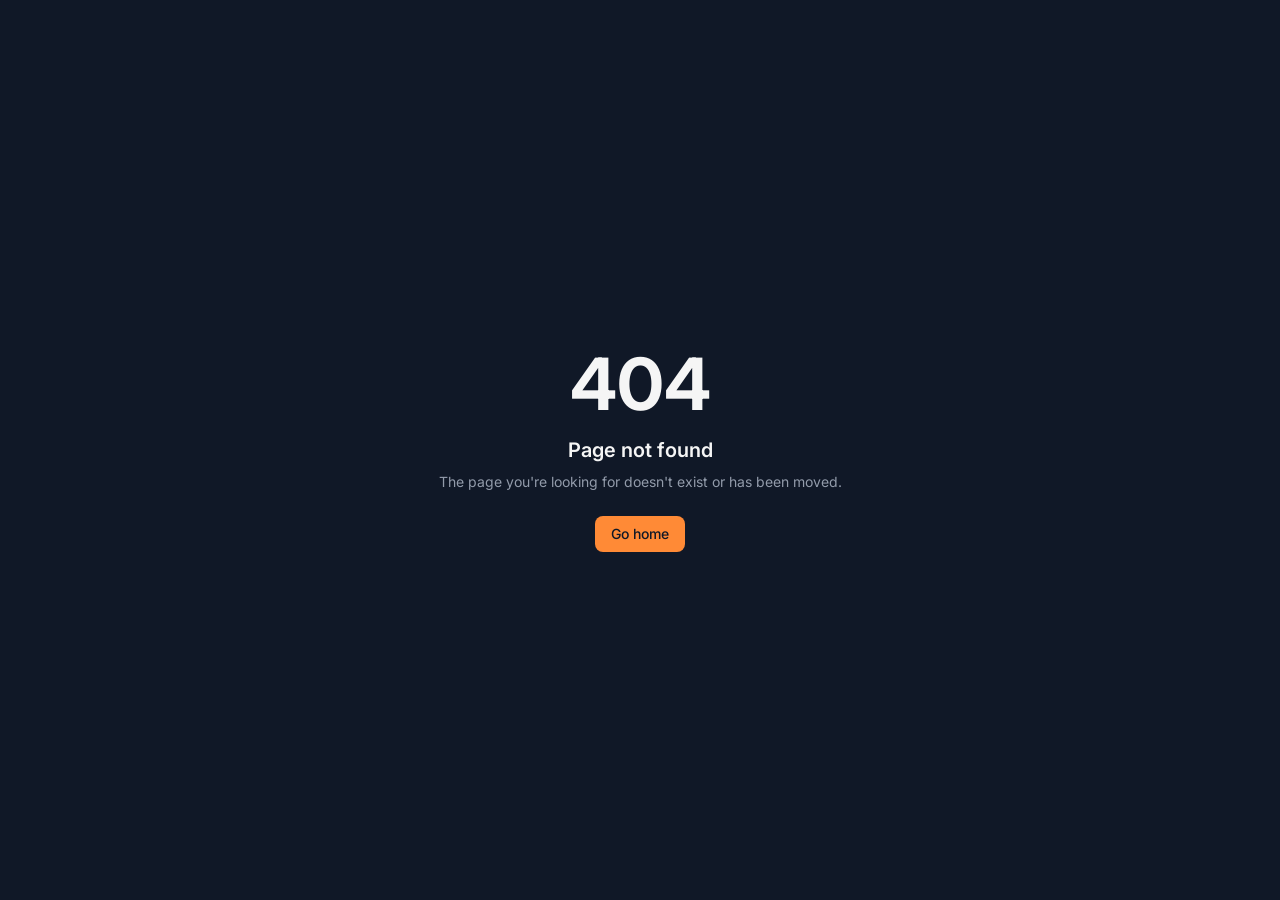
==== index.html @ de1757be "Initial commit before redesign" ====
<!DOCTYPE html><html lang="en"><head><meta charSet="utf-8"/><meta name="viewport" content="width=device-width, initial-scale=1"/><link rel="preload" as="image" href="/frames/frame_00000.jpg"/><link rel="preload" as="image" href="/frames/frame_00047.jpg"/><link rel="preload" as="image" href="/frames/frame_00095.jpg"/><link rel="preload" as="image" href="/frames/frame_00145.jpg"/><link rel="stylesheet" href="https://fonts.googleapis.com/css2?family=Barlow+Condensed:wght@300;400;500;600;700&amp;family=DM+Sans:wght@400;500;600;700&amp;display=swap" data-precedence="default"/><link rel="stylesheet" href="/assets/styles-B4oOrcIt.css" data-precedence="default"/><title>Syed Shoaib — Web Design &amp; Development</title><meta name="author" content="Syed Shoaib"/><meta name="description" content="Selected web design and development work by Syed Shoaib. Thoughtful websites designed to turn visitors into clients."/><meta property="og:title" content="Syed Shoaib — Web Design &amp; Development"/><meta property="og:description" content="Thoughtful design. Intentional development. Explore the portfolio of Syed Shoaib."/><meta property="og:type" content="website"/><meta name="twitter:card" content="summary_large_image"/><link rel="modulepreload" href="/assets/index-VJMPRo_7.js"/><link rel="modulepreload" href="/assets/routes-CCh7dhDy.js"/><link rel="preconnect" href="https://fonts.googleapis.com"/><link rel="preconnect" href="https://fonts.gstatic.com" crossorigin="anonymous"/><link rel="icon" href="/favicon.ico" type="image/x-icon"/>
<style>
#portfolio-name,
#portfolio-name .name-period {
		color: #000;
	}

	.hero-introduction {
		align-self: flex-start;
		text-align: left;
	}

	#portfolio-name {
		font-family: "DM Sans", sans-serif;
		font-weight: 500;
		font-size: clamp(2.5rem, 7.5vw, 6rem);
		line-height: 1;
		text-align: left;
		white-space: nowrap;
		width: max-content;
		max-width: 100%;
		mix-blend-mode: multiply;
		opacity: 0.82;
		text-shadow: none;
	}

	.portfolio-header {
		padding: 24px clamp(20px, 5vw, 72px);
	}

	.wordmark {
		font-family: "DM Sans", sans-serif;
		font-weight: 700;
		letter-spacing: -0.06em;
	}

	.portfolio-nav {
		border: 1px solid rgba(255, 255, 255, 0.14);
		border-radius: 999px;
		background: rgba(14, 14, 14, 0.3);
		backdrop-filter: blur(18px);
		-webkit-backdrop-filter: blur(18px);
		padding: 5px;
	}

	.portfolio-nav button {
		color: rgba(255, 255, 255, 0.72);
		padding-inline: 14px;
		transition: color 180ms ease, background-color 180ms ease;
	}

	.portfolio-nav button:hover {
		color: #fff;
	}

	.portfolio-nav .nav-active {
		background: rgba(255, 255, 255, 0.92);
		color: #111;
	}

	.portfolio-hero {
		padding-top: clamp(42px, 6vh, 72px);
		padding-bottom: clamp(32px, 5vh, 64px);
	}

	.hero-introduction {
		max-width: 760px;
	}

	.hero-greeting {
		display: flex;
		align-items: center;
		gap: 9px;
		margin-bottom: 14px;
		color: rgba(10, 10, 10, 0.72);
		font-family: "DM Sans", sans-serif;
		font-size: 11px;
		font-weight: 600;
		letter-spacing: 0.13em;
		text-transform: uppercase;
	}

	.hero-greeting::before {
		width: 7px;
		height: 7px;
		flex: 0 0 7px;
		border-radius: 50%;
		background: #f47735;
		box-shadow: 0 0 14px rgba(244, 119, 53, 0.65);
		content: "";
	}

	.hero-greeting::after {
		margin-left: 4px;
		border: 1px solid rgba(10, 10, 10, 0.16);
		border-radius: 999px;
		background: rgba(255, 255, 255, 0.16);
		padding: 6px 10px;
		content: "AI ENGINEER \00b7 WEB DEVELOPER";
		font-size: 9px;
		letter-spacing: 0.12em;
		white-space: nowrap;
	}

	#portfolio-name {
		font-size: clamp(3.25rem, 9vw, 7rem);
		font-weight: 600;
		letter-spacing: -0.075em;
		line-height: 0.94;
	}

	.hero-bottom {
		gap: clamp(28px, 5vw, 72px);
	}

	.eyebrow {
		color: rgba(255, 255, 255, 0.74);
		font-size: 10px;
		font-weight: 600;
		letter-spacing: 0.14em;
		text-transform: uppercase;
	}

	.status-dot {
		width: 6px;
		height: 6px;
		box-shadow: 0 0 12px rgba(244, 119, 53, 0.8);
	}

	.hero-offer h2 {
		max-width: 610px;
		font-family: "DM Sans", sans-serif;
		font-size: clamp(2rem, 3.8vw, 3.25rem);
		font-weight: 500;
		letter-spacing: -0.055em;
		line-height: 1.08;
		text-wrap: balance;
	}

	.action-row {
		gap: 11px;
	}

	.project-cta,
	.work-cta {
		min-height: 46px;
		border-radius: 999px;
		padding-inline: 18px;
		font-size: 12px;
	}

	.project-cta {
		box-shadow: 0 10px 28px rgba(0, 0, 0, 0.18);
	}

	.work-cta {
		border: 1px solid rgba(255, 255, 255, 0.24);
		background: rgba(255, 255, 255, 0.06);
		backdrop-filter: blur(12px);
		-webkit-backdrop-filter: blur(12px);
	}

	.trust-panel {
		width: 258px;
		border: 1px solid rgba(255, 255, 255, 0.18);
		border-radius: 18px;
		background: rgba(14, 14, 14, 0.56);
		padding: 20px;
		box-shadow: 0 24px 70px rgba(0, 0, 0, 0.22);
		backdrop-filter: blur(18px);
		-webkit-backdrop-filter: blur(18px);
	}

	.trust-panel p {
		font-size: 11px;
		line-height: 1.6;
	}

	.trust-tags span {
		border-radius: 999px;
		background: rgba(255, 255, 255, 0.07);
		padding: 5px 9px;
		font-size: 9px;
	}

	@media (max-width: 640px) {
		.portfolio-header {
			padding: 20px;
		}

		.portfolio-hero {
			padding-top: 40px;
			padding-bottom: 28px;
		}

		.hero-greeting {
			flex-wrap: wrap;
			row-gap: 8px;
			font-size: 10px;
		}

		.hero-greeting::after {
			font-size: 8px;
		}

		#portfolio-name {
			font-size: clamp(3rem, 13vw, 5rem);
			letter-spacing: -0.07em;
		}

		.hero-bottom {
			gap: 24px;
		}

		.trust-panel {
			width: min(100%, 258px);
		}
	}
</style>
<link rel="preconnect" href="https://fonts.googleapis.com">
<link rel="preconnect" href="https://fonts.gstatic.com" crossorigin>
<link href="https://fonts.googleapis.com/css2?family=Inter:wght@400;500;600;700&family=Sora:wght@400;500;600;700;800&display=swap" rel="stylesheet">
<link rel="stylesheet" href="/portfolio-theme.css?v=ai-portfolio-20261117">
<meta name="twitter:title" content="Syed Shoaib — Web Design &amp;amp; Development"><meta name="twitter:description" content="Thoughtful design. Intentional development. Explore the portfolio of Syed Shoaib."><meta property="og:image" content="https://pub-bb2e103a32db4e198524a2e9ed8f35b4.r2.dev/lovp_5w4pd5sx818swvrg5jnjb4hka1/7710fc4b69a8dfb6449924d9f12de90a_1794672866988.png"><meta name="twitter:image" content="https://pub-bb2e103a32db4e198524a2e9ed8f35b4.r2.dev/lovp_5w4pd5sx818swvrg5jnjb4hka1/7710fc4b69a8dfb6449924d9f12de90a_1794672866988.png"></head><body><!--$--><main class="portfolio-page"><div class="sequence-background" aria-hidden="true"><canvas></canvas><div class="sequence-shade"></div></div><div class="portfolio-content"><header class="portfolio-header"><button class="inline-flex items-center justify-center gap-2 whitespace-nowrap rounded-md text-sm font-medium cursor-pointer transition-colors focus-visible:outline-none focus-visible:ring-1 focus-visible:ring-ring disabled:pointer-events-none disabled:opacity-50 disabled:cursor-not-allowed [&amp;_svg]:pointer-events-none [&amp;_svg]:size-4 [&amp;_svg]:shrink-0 hover:bg-accent hover:text-accent-foreground h-9 px-4 py-2 wordmark" aria-label="Back to top">SHOAIB<span>WEB</span></button><nav class="portfolio-nav " aria-label="Main navigation"><button class="inline-flex items-center justify-center gap-2 whitespace-nowrap rounded-md text-sm font-medium cursor-pointer transition-colors focus-visible:outline-none focus-visible:ring-1 focus-visible:ring-ring disabled:pointer-events-none disabled:opacity-50 disabled:cursor-not-allowed [&amp;_svg]:pointer-events-none [&amp;_svg]:size-4 [&amp;_svg]:shrink-0 hover:bg-accent hover:text-accent-foreground h-9 px-4 py-2 nav-active">About</button><button class="inline-flex items-center justify-center gap-2 whitespace-nowrap rounded-md text-sm font-medium cursor-pointer transition-colors focus-visible:outline-none focus-visible:ring-1 focus-visible:ring-ring disabled:pointer-events-none disabled:opacity-50 disabled:cursor-not-allowed [&amp;_svg]:pointer-events-none [&amp;_svg]:size-4 [&amp;_svg]:shrink-0 hover:bg-accent hover:text-accent-foreground h-9 px-4 py-2">Projects</button><button class="inline-flex items-center justify-center gap-2 whitespace-nowrap rounded-md text-sm font-medium cursor-pointer transition-colors focus-visible:outline-none focus-visible:ring-1 focus-visible:ring-ring disabled:pointer-events-none disabled:opacity-50 disabled:cursor-not-allowed [&amp;_svg]:pointer-events-none [&amp;_svg]:size-4 [&amp;_svg]:shrink-0 hover:bg-accent hover:text-accent-foreground h-9 px-4 py-2">Services</button><button class="inline-flex items-center justify-center gap-2 whitespace-nowrap rounded-md text-sm font-medium cursor-pointer transition-colors focus-visible:outline-none focus-visible:ring-1 focus-visible:ring-ring disabled:pointer-events-none disabled:opacity-50 disabled:cursor-not-allowed [&amp;_svg]:pointer-events-none [&amp;_svg]:size-4 [&amp;_svg]:shrink-0 hover:bg-accent hover:text-accent-foreground h-9 px-4 py-2">Testimonials</button><button class="inline-flex items-center justify-center gap-2 whitespace-nowrap rounded-md text-sm font-medium cursor-pointer transition-colors focus-visible:outline-none focus-visible:ring-1 focus-visible:ring-ring disabled:pointer-events-none disabled:opacity-50 disabled:cursor-not-allowed [&amp;_svg]:pointer-events-none [&amp;_svg]:size-4 [&amp;_svg]:shrink-0 hover:bg-accent hover:text-accent-foreground h-9 px-4 py-2">Contact</button></nav><button class="inline-flex items-center justify-center gap-2 whitespace-nowrap rounded-md text-sm font-medium cursor-pointer transition-colors focus-visible:outline-none focus-visible:ring-1 focus-visible:ring-ring disabled:pointer-events-none disabled:opacity-50 disabled:cursor-not-allowed [&amp;_svg]:pointer-events-none [&amp;_svg]:size-4 [&amp;_svg]:shrink-0 bg-primary text-primary-foreground shadow hover:bg-primary/90 h-9 px-4 py-2 project-cta header-cta">Start a Project <span class="cta-arrow"><svg xmlns="http://www.w3.org/2000/svg" width="24" height="24" viewBox="0 0 24 24" fill="none" stroke="currentColor" stroke-width="2" stroke-linecap="round" stroke-linejoin="round" class="lucide lucide-arrow-up-right" aria-hidden="true"><path d="M7 7h10v10"></path><path d="M7 17 17 7"></path></svg></span></button><button class="inline-flex items-center justify-center gap-2 whitespace-nowrap rounded-md text-sm font-medium cursor-pointer transition-colors focus-visible:outline-none focus-visible:ring-1 focus-visible:ring-ring disabled:pointer-events-none disabled:opacity-50 disabled:cursor-not-allowed [&amp;_svg]:pointer-events-none [&amp;_svg]:size-4 [&amp;_svg]:shrink-0 hover:bg-accent hover:text-accent-foreground h-9 w-9 menu-toggle" aria-label="Open menu" aria-expanded="false"><svg xmlns="http://www.w3.org/2000/svg" width="24" height="24" viewBox="0 0 24 24" fill="none" stroke="currentColor" stroke-width="2" stroke-linecap="round" stroke-linejoin="round" class="lucide lucide-menu" aria-hidden="true"><path d="M4 5h16"></path><path d="M4 12h16"></path><path d="M4 19h16"></path></svg></button></header><section class="portfolio-hero" aria-labelledby="portfolio-name"><div class="hero-introduction"><p class="hero-greeting">Hi, I am</p><h1 id="portfolio-name">Syed Shoaib<span class="name-period">.</span></h1></div><div class="hero-bottom"><div class="hero-offer"><p class="eyebrow"><span class="status-dot"></span>Trusted by 200+ clients</p><h2>Websites that turn<br/>visitors into clients</h2><div class="action-row"><button class="inline-flex items-center justify-center gap-2 whitespace-nowrap rounded-md text-sm font-medium cursor-pointer transition-colors focus-visible:outline-none focus-visible:ring-1 focus-visible:ring-ring disabled:pointer-events-none disabled:opacity-50 disabled:cursor-not-allowed [&amp;_svg]:pointer-events-none [&amp;_svg]:size-4 [&amp;_svg]:shrink-0 bg-primary text-primary-foreground shadow hover:bg-primary/90 h-9 px-4 py-2 project-cta">Start a Project <span class="cta-arrow"><svg xmlns="http://www.w3.org/2000/svg" width="24" height="24" viewBox="0 0 24 24" fill="none" stroke="currentColor" stroke-width="2" stroke-linecap="round" stroke-linejoin="round" class="lucide lucide-arrow-up-right" aria-hidden="true"><path d="M7 7h10v10"></path><path d="M7 17 17 7"></path></svg></span></button><button class="inline-flex items-center justify-center gap-2 whitespace-nowrap rounded-md text-sm font-medium cursor-pointer transition-colors focus-visible:outline-none focus-visible:ring-1 focus-visible:ring-ring disabled:pointer-events-none disabled:opacity-50 disabled:cursor-not-allowed [&amp;_svg]:pointer-events-none [&amp;_svg]:size-4 [&amp;_svg]:shrink-0 hover:bg-accent hover:text-accent-foreground h-9 px-4 py-2 work-cta">View My Work <svg xmlns="http://www.w3.org/2000/svg" width="24" height="24" viewBox="0 0 24 24" fill="none" stroke="currentColor" stroke-width="2" stroke-linecap="round" stroke-linejoin="round" class="lucide lucide-arrow-down-right" aria-hidden="true"><path d="m7 7 10 10"></path><path d="M17 7v10H7"></path></svg></button></div></div><div class="trust-panel" id="trust"><div class="trust-top"><div class="client-avatars"><img src="/frames/frame_00000.jpg" alt="" class="avatar avatar-0"/><img src="/frames/frame_00047.jpg" alt="" class="avatar avatar-1"/><img src="/frames/frame_00095.jpg" alt="" class="avatar avatar-2"/><img src="/frames/frame_00145.jpg" alt="" class="avatar avatar-3"/></div><span class="trust-arrow"><svg xmlns="http://www.w3.org/2000/svg" width="24" height="24" viewBox="0 0 24 24" fill="none" stroke="currentColor" stroke-width="2" stroke-linecap="round" stroke-linejoin="round" class="lucide lucide-arrow-up-right" aria-hidden="true"><path d="M7 7h10v10"></path><path d="M7 17 17 7"></path></svg></span></div><p><strong>99.6% of my clients are satisfied</strong><br/>— Be one of them today.</p><div class="trust-tags"><span>Free Consultation</span><span>24h Response</span></div></div></div></section><div class="stats-strip" aria-label="Experience and results"><div class="stats-track"><div class="stats-group" aria-hidden="false"><span>6 YEARS EXPERIENCE<svg xmlns="http://www.w3.org/2000/svg" width="24" height="24" viewBox="0 0 24 24" fill="none" stroke="currentColor" stroke-width="2" stroke-linecap="round" stroke-linejoin="round" class="lucide lucide-sparkle" aria-hidden="true"><path d="M11.017 2.814a1 1 0 0 1 1.966 0l1.051 5.558a2 2 0 0 0 1.594 1.594l5.558 1.051a1 1 0 0 1 0 1.966l-5.558 1.051a2 2 0 0 0-1.594 1.594l-1.051 5.558a1 1 0 0 1-1.966 0l-1.051-5.558a2 2 0 0 0-1.594-1.594l-5.558-1.051a1 1 0 0 1 0-1.966l5.558-1.051a2 2 0 0 0 1.594-1.594z"></path></svg></span><span>299+ DELIVERIES<svg xmlns="http://www.w3.org/2000/svg" width="24" height="24" viewBox="0 0 24 24" fill="none" stroke="currentColor" stroke-width="2" stroke-linecap="round" stroke-linejoin="round" class="lucide lucide-sparkle" aria-hidden="true"><path d="M11.017 2.814a1 1 0 0 1 1.966 0l1.051 5.558a2 2 0 0 0 1.594 1.594l5.558 1.051a1 1 0 0 1 0 1.966l-5.558 1.051a2 2 0 0 0-1.594 1.594l-1.051 5.558a1 1 0 0 1-1.966 0l-1.051-5.558a2 2 0 0 0-1.594-1.594l-5.558-1.051a1 1 0 0 1 0-1.966l5.558-1.051a2 2 0 0 0 1.594-1.594z"></path></svg></span><span>99% POSITIVE REVIEWS<svg xmlns="http://www.w3.org/2000/svg" width="24" height="24" viewBox="0 0 24 24" fill="none" stroke="currentColor" stroke-width="2" stroke-linecap="round" stroke-linejoin="round" class="lucide lucide-sparkle" aria-hidden="true"><path d="M11.017 2.814a1 1 0 0 1 1.966 0l1.051 5.558a2 2 0 0 0 1.594 1.594l5.558 1.051a1 1 0 0 1 0 1.966l-5.558 1.051a2 2 0 0 0-1.594 1.594l-1.051 5.558a1 1 0 0 1-1.966 0l-1.051-5.558a2 2 0 0 0-1.594-1.594l-5.558-1.051a1 1 0 0 1 0-1.966l5.558-1.051a2 2 0 0 0 1.594-1.594z"></path></svg></span></div><div class="stats-group" aria-hidden="true"><span>6 YEARS EXPERIENCE<svg xmlns="http://www.w3.org/2000/svg" width="24" height="24" viewBox="0 0 24 24" fill="none" stroke="currentColor" stroke-width="2" stroke-linecap="round" stroke-linejoin="round" class="lucide lucide-sparkle" aria-hidden="true"><path d="M11.017 2.814a1 1 0 0 1 1.966 0l1.051 5.558a2 2 0 0 0 1.594 1.594l5.558 1.051a1 1 0 0 1 0 1.966l-5.558 1.051a2 2 0 0 0-1.594 1.594l-1.051 5.558a1 1 0 0 1-1.966 0l-1.051-5.558a2 2 0 0 0-1.594-1.594l-5.558-1.051a1 1 0 0 1 0-1.966l5.558-1.051a2 2 0 0 0 1.594-1.594z"></path></svg></span><span>299+ DELIVERIES<svg xmlns="http://www.w3.org/2000/svg" width="24" height="24" viewBox="0 0 24 24" fill="none" stroke="currentColor" stroke-width="2" stroke-linecap="round" stroke-linejoin="round" class="lucide lucide-sparkle" aria-hidden="true"><path d="M11.017 2.814a1 1 0 0 1 1.966 0l1.051 5.558a2 2 0 0 0 1.594 1.594l5.558 1.051a1 1 0 0 1 0 1.966l-5.558 1.051a2 2 0 0 0-1.594 1.594l-1.051 5.558a1 1 0 0 1-1.966 0l-1.051-5.558a2 2 0 0 0-1.594-1.594l-5.558-1.051a1 1 0 0 1 0-1.966l5.558-1.051a2 2 0 0 0 1.594-1.594z"></path></svg></span><span>99% POSITIVE REVIEWS<svg xmlns="http://www.w3.org/2000/svg" width="24" height="24" viewBox="0 0 24 24" fill="none" stroke="currentColor" stroke-width="2" stroke-linecap="round" stroke-linejoin="round" class="lucide lucide-sparkle" aria-hidden="true"><path d="M11.017 2.814a1 1 0 0 1 1.966 0l1.051 5.558a2 2 0 0 0 1.594 1.594l5.558 1.051a1 1 0 0 1 0 1.966l-5.558 1.051a2 2 0 0 0-1.594 1.594l-1.051 5.558a1 1 0 0 1-1.966 0l-1.051-5.558a2 2 0 0 0-1.594-1.594l-5.558-1.051a1 1 0 0 1 0-1.966l5.558-1.051a2 2 0 0 0 1.594-1.594z"></path></svg></span></div></div></div><section id="about" class="about-section content-width"><p class="section-label"><span></span>About Me</p><div class="about-copy"><p>Hey there, I’m Syed Shoaib — a web developer and UI/UX designer. I bridge the gap between aesthetic brilliance and technical precision. I don’t just build sites that look expensive; I build systems designed to scale your business and dominate your niche.</p><div class="action-row"><button class="inline-flex items-center justify-center gap-2 whitespace-nowrap rounded-md text-sm font-medium cursor-pointer transition-colors focus-visible:outline-none focus-visible:ring-1 focus-visible:ring-ring disabled:pointer-events-none disabled:opacity-50 disabled:cursor-not-allowed [&amp;_svg]:pointer-events-none [&amp;_svg]:size-4 [&amp;_svg]:shrink-0 bg-primary text-primary-foreground shadow hover:bg-primary/90 h-9 px-4 py-2 project-cta">Start a Project <span class="cta-arrow"><svg xmlns="http://www.w3.org/2000/svg" width="24" height="24" viewBox="0 0 24 24" fill="none" stroke="currentColor" stroke-width="2" stroke-linecap="round" stroke-linejoin="round" class="lucide lucide-arrow-up-right" aria-hidden="true"><path d="M7 7h10v10"></path><path d="M7 17 17 7"></path></svg></span></button><button class="inline-flex items-center justify-center gap-2 whitespace-nowrap rounded-md text-sm font-medium cursor-pointer transition-colors focus-visible:outline-none focus-visible:ring-1 focus-visible:ring-ring disabled:pointer-events-none disabled:opacity-50 disabled:cursor-not-allowed [&amp;_svg]:pointer-events-none [&amp;_svg]:size-4 [&amp;_svg]:shrink-0 hover:bg-accent hover:text-accent-foreground h-9 px-4 py-2 work-cta">View My Work <svg xmlns="http://www.w3.org/2000/svg" width="24" height="24" viewBox="0 0 24 24" fill="none" stroke="currentColor" stroke-width="2" stroke-linecap="round" stroke-linejoin="round" class="lucide lucide-arrow-down-right" aria-hidden="true"><path d="m7 7 10 10"></path><path d="M17 7v10H7"></path></svg></button></div></div></section><div class="client-wordmarks content-width" aria-label="Client brands"><span class="client-listex">listex<sup>®</sup></span><span class="client-dixie">◉ DIXIE<br/>   DOWNS</span><span class="client-rogue">rogue<span class="text-primary">.</span></span><span class="client-perfect">Perfect<small>PRODUCTIONS</small></span><span class="client-pet">♧ CO.PET</span><span class="client-travo">Travo</span></div><section id="projects" class="projects-section content-width"><div class="project-column"><article class="project-item"><button class="inline-flex items-center justify-center gap-2 whitespace-nowrap rounded-md text-sm font-medium cursor-pointer transition-colors focus-visible:outline-none focus-visible:ring-1 focus-visible:ring-ring disabled:pointer-events-none disabled:opacity-50 disabled:cursor-not-allowed [&amp;_svg]:pointer-events-none [&amp;_svg]:size-4 [&amp;_svg]:shrink-0 hover:bg-accent hover:text-accent-foreground h-9 px-4 py-2 project-image-button" aria-label="View Lawyer Alexander’s Landing Page"><img src="/assets/project-alexander-BZAh2h-f.jpg" alt="Lawyer Alexander’s Landing Page" width="1024" height="768" loading="lazy"/><span class="project-open"><svg xmlns="http://www.w3.org/2000/svg" width="24" height="24" viewBox="0 0 24 24" fill="none" stroke="currentColor" stroke-width="2" stroke-linecap="round" stroke-linejoin="round" class="lucide lucide-arrow-up-right" aria-hidden="true"><path d="M7 7h10v10"></path><path d="M7 17 17 7"></path></svg></span></button><h3>Lawyer Alexander’s Landing Page</h3><p>Designed to turn visitors into consultation bookings.</p><span class="project-category">Web Design</span></article><article class="project-item"><button class="inline-flex items-center justify-center gap-2 whitespace-nowrap rounded-md text-sm font-medium cursor-pointer transition-colors focus-visible:outline-none focus-visible:ring-1 focus-visible:ring-ring disabled:pointer-events-none disabled:opacity-50 disabled:cursor-not-allowed [&amp;_svg]:pointer-events-none [&amp;_svg]:size-4 [&amp;_svg]:shrink-0 hover:bg-accent hover:text-accent-foreground h-9 px-4 py-2 project-image-button" aria-label="View Hebrew Marketing Agency’s Website"><img src="/assets/project-hebrew-BtZx55qZ.jpg" alt="Hebrew Marketing Agency’s Website" width="1024" height="768" loading="lazy"/><span class="project-open"><svg xmlns="http://www.w3.org/2000/svg" width="24" height="24" viewBox="0 0 24 24" fill="none" stroke="currentColor" stroke-width="2" stroke-linecap="round" stroke-linejoin="round" class="lucide lucide-arrow-up-right" aria-hidden="true"><path d="M7 7h10v10"></path><path d="M7 17 17 7"></path></svg></span></button><h3>Hebrew Marketing Agency’s Website</h3><p>Showcases services and attracts new business clients.</p><span class="project-category">Web Development</span></article><div class="detail-note"><h2>I strive to pay attention<br/>to the smallest details<span class="text-primary">.</span></h2><p>Thoughtful design. Intentional development.<br/>A better experience, from the first click.</p></div></div><div class="project-column second-column"><div class="projects-heading"><p class="section-label"><span></span>Some Recent Projects</p><h2>Selected Work That<br/>Delivers Results</h2></div><article class="project-item"><button class="inline-flex items-center justify-center gap-2 whitespace-nowrap rounded-md text-sm font-medium cursor-pointer transition-colors focus-visible:outline-none focus-visible:ring-1 focus-visible:ring-ring disabled:pointer-events-none disabled:opacity-50 disabled:cursor-not-allowed [&amp;_svg]:pointer-events-none [&amp;_svg]:size-4 [&amp;_svg]:shrink-0 hover:bg-accent hover:text-accent-foreground h-9 px-4 py-2 project-image-button" aria-label="View KeyPharma Company’s Travo Product Website"><img src="/assets/project-travo-CQEMMAMQ.jpg" alt="KeyPharma Company’s Travo Product Website" width="1024" height="768" loading="lazy"/><span class="project-open"><svg xmlns="http://www.w3.org/2000/svg" width="24" height="24" viewBox="0 0 24 24" fill="none" stroke="currentColor" stroke-width="2" stroke-linecap="round" stroke-linejoin="round" class="lucide lucide-arrow-up-right" aria-hidden="true"><path d="M7 7h10v10"></path><path d="M7 17 17 7"></path></svg></span></button><h3>KeyPharma Company’s Travo Product Website</h3><p>Built to guide customers from discovery to purchase.</p><span class="project-category">Web Development</span></article><article class="project-item"><button class="inline-flex items-center justify-center gap-2 whitespace-nowrap rounded-md text-sm font-medium cursor-pointer transition-colors focus-visible:outline-none focus-visible:ring-1 focus-visible:ring-ring disabled:pointer-events-none disabled:opacity-50 disabled:cursor-not-allowed [&amp;_svg]:pointer-events-none [&amp;_svg]:size-4 [&amp;_svg]:shrink-0 hover:bg-accent hover:text-accent-foreground h-9 px-4 py-2 project-image-button" aria-label="View Robert’s Legal Landing Page"><img src="/assets/project-robert-BUo8hCBi.jpg" alt="Robert’s Legal Landing Page" width="1024" height="768" loading="lazy"/><span class="project-open"><svg xmlns="http://www.w3.org/2000/svg" width="24" height="24" viewBox="0 0 24 24" fill="none" stroke="currentColor" stroke-width="2" stroke-linecap="round" stroke-linejoin="round" class="lucide lucide-arrow-up-right" aria-hidden="true"><path d="M7 7h10v10"></path><path d="M7 17 17 7"></path></svg></span></button><h3>Robert’s Legal Landing Page</h3><p>Converts first-time visitors into legal leads.</p><span class="project-category">Web Design</span></article></div></section><footer class="portfolio-footer content-width"><span class="wordmark">SHOAIBWEB</span><button class="inline-flex items-center justify-center gap-2 whitespace-nowrap rounded-md text-sm font-medium cursor-pointer transition-colors focus-visible:outline-none focus-visible:ring-1 focus-visible:ring-ring disabled:pointer-events-none disabled:opacity-50 disabled:cursor-not-allowed [&amp;_svg]:pointer-events-none [&amp;_svg]:size-4 [&amp;_svg]:shrink-0 hover:bg-accent hover:text-accent-foreground h-9 px-4 py-2">Let’s create something great <svg xmlns="http://www.w3.org/2000/svg" width="24" height="24" viewBox="0 0 24 24" fill="none" stroke="currentColor" stroke-width="2" stroke-linecap="round" stroke-linejoin="round" class="lucide lucide-arrow-up-right" aria-hidden="true"><path d="M7 7h10v10"></path><path d="M7 17 17 7"></path></svg></button><span>© <!-- -->2026<!-- --> Syed Shoaib</span></footer></div></main><script>(function(a,f){let l;try{l=JSON.parse(sessionStorage.getItem(a)||"{}")}catch{return}const n=l?.[f||history.state?.__TSR_key];let c=!1;for(const t in n){const e=n[t],o=e?.scrollX,s=e?.scrollY;if(Number.isFinite(o)&&Number.isFinite(s)){if(t==="window")scrollTo(o,s),c=!0;else if(t)try{const r=document.querySelector(t);r&&(r.scrollLeft=o,r.scrollTop=s)}catch{}}}if(c)return;const i=location.hash.slice(1);if(i){const t=history.state?.__hashScrollIntoViewOptions??!0;if(t){const e=document.getElementById(i);e&&e.scrollIntoView(t)}return}scrollTo(0,0)})("tsr-scroll-restoration-v1_3");document.currentScript.remove()</script><!--/$--><script data-tsr-stream-part="">(self.$R=self.$R||{})["tsr"]=[];self.$_TSR={h(){this.hydrated=!0,this.c()},e(){this.streamEnded=!0,this.c()},c(){this.hydrated&&this.streamEnded&&(delete self.$_TSR,delete self.$R.tsr)},p(e){this.initialized?e():this.buffer.push(e)},buffer:[]};$_TSR.router=($R=>$R[0]={manifest:$R[1]={routes:$R[2]={__root__:$R[3]={preloads:$R[4]=["/assets/index-VJMPRo_7.js"],scripts:$R[5]=[$R[6]={attrs:$R[7]={type:"module",async:!0,src:"/assets/index-VJMPRo_7.js"}}]},"/":$R[8]={preloads:$R[9]=["/assets/routes-CCh7dhDy.js"]}}},matches:$R[10]=[$R[11]={i:"__root__ ",u:1794674148160,s:"success",ssr:!0},$R[12]={i:"  ",u:1794674148160,s:"success",ssr:!0}]})($R["tsr"]);$_TSR.e();{let s=document.currentScript,p;while((p=s.previousElementSibling)&&p.hasAttribute('data-tsr-stream-part'))p.remove();s.remove()}</script><script type="module" async="" src="/assets/index-VJMPRo_7.js"></script><script>document.currentScript.remove();/*$tsr-stream-boundary*/</script>
<script type="module" src="/social-links.js?v=20261117-fix"></script>
<script type="module" src="/testimonials.js?v=ai-portfolio-20261117"></script>
<script type="module" src="/icon-pop-up.js?v=20261117-fix"></script>
<script type="module" src="/glitter-cursor.js?v=20261117-fix"></script>
<script type="module" src="/portfolio-content.js?v=ai-portfolio-20261117"></script>
<script type="module" src="/social-links.js?v=20261117-fix"></script>
<script type="module" src="/testimonials.js?v=ai-portfolio-20261117"></script>
<script type="module" src="/icon-pop-up.js?v=20261117-fix"></script>
<script type="module" src="/glitter-cursor.js?v=20261117-fix"></script>
<script type="module" src="/portfolio-content.js?v=ai-portfolio-20261117"></script>
</body></html>
---- portfolio-theme.css ----
:root {
  --background: #101827;
  --foreground: #f5f5f5;
  --card: #17243a;
  --card-foreground: #f5f5f5;
  --popover: #17243a;
  --popover-foreground: #f5f5f5;
  --primary: #ff8a36;
  --primary-foreground: #101827;
  --secondary: #17243a;
  --secondary-foreground: #f5f5f5;
  --muted: #202c3e;
  --muted-foreground: #929baa;
  --accent: #26344a;
  --accent-foreground: #f5f5f5;
  --border: rgba(209, 219, 232, 0.14);
  --input: rgba(209, 219, 232, 0.2);
  --ring: #ff8a36;
  --sequence-top: rgba(16, 24, 39, 0.08);
  --sequence-middle: rgba(16, 24, 39, 0.18);
  --sequence-bottom: rgba(16, 24, 39, 0.96);
  --content-surface: #101827;
  --trust-surface: rgba(23, 36, 58, 0.76);
  --portfolio-shadow: 0 24px 70px rgba(0, 0, 0, 0.28);
  --font-display: "Sora", sans-serif;
  --font-sans: "Inter", sans-serif;
  --default-font-family: "Inter", sans-serif;

  color-scheme: dark;
}

html {
  scroll-behavior: smooth;
  scroll-padding-top: 24px;
  background: var(--background);
}

body {
  background: var(--background);
  color: var(--foreground);
  font-family: var(--font-sans);
}

button,
input,
textarea {
  font: inherit;
}

button {
  -webkit-tap-highlight-color: transparent;
}

:where(button, a, textarea, input):focus-visible {
  outline: 2px solid var(--primary);
  outline-offset: 4px;
}

.sequence-background {
  background: var(--background);
}

.sequence-background canvas {
  transform: translateX(8vw) scale(1.04);
  transform-origin: center;
}

.sequence-shade {
  background:
    linear-gradient(90deg, rgba(16, 24, 39, 0.55) 0%, rgba(16, 24, 39, 0.16) 58%, rgba(16, 24, 39, 0.08) 100%),
    linear-gradient(180deg, rgba(16, 24, 39, 0.12) 0%, rgba(16, 24, 39, 0.08) 34%, rgba(16, 24, 39, 0.98) 100%);
}

.portfolio-content {
  min-width: 0;
  overflow: clip;
}

.portfolio-header {
  width: min(calc(100% - 64px), 1360px);
  min-width: 0;
  margin-inline: auto;
  padding: 20px 0;
}

.wordmark {
  color: var(--foreground);
  font-family: var(--font-display);
  font-size: 25px;
  font-weight: 700;
  letter-spacing: -0.07em;
  white-space: nowrap;
}

.wordmark span {
  color: var(--primary);
}

.portfolio-nav {
  gap: 2px;
  border: 1px solid var(--border);
  border-radius: 999px;
  background: rgba(16, 24, 39, 0.62);
  padding: 5px;
  backdrop-filter: blur(18px);
  -webkit-backdrop-filter: blur(18px);
}

.portfolio-nav button {
  min-height: 36px;
  border-radius: 999px;
  color: rgba(245, 245, 245, 0.76);
  font-size: 11px;
  font-weight: 500;
  transition: color 180ms ease, background-color 180ms ease;
}

.portfolio-nav button:hover,
.portfolio-nav button:focus-visible {
  color: var(--foreground);
}

.portfolio-nav .nav-active {
  background: rgba(245, 245, 245, 0.94);
  color: var(--background);
}

.header-cta,
.project-cta {
  min-height: 44px;
  border: 1px solid rgba(255, 138, 54, 0.42);
  border-radius: 999px;
  background: var(--primary);
  color: var(--primary-foreground);
  font-weight: 600;
  box-shadow: 0 10px 28px rgba(255, 138, 54, 0.18);
  transition: transform 180ms ease, box-shadow 180ms ease, background-color 180ms ease;
}

.header-cta:hover,
.project-cta:hover {
  transform: translateY(-2px);
  background: #ff9a51;
  box-shadow: 0 14px 34px rgba(255, 138, 54, 0.28);
}

.portfolio-hero {
  position: relative;
  width: min(calc(100% - 96px), 1280px);
  height: min(820px, calc(100svh - 88px));
  min-height: 600px;
  max-height: 900px;
  padding: clamp(36px, 7vh, 82px) 0 clamp(32px, 5vh, 58px);
}

.hero-introduction {
  position: relative;
  z-index: 1;
  align-self: flex-start;
  width: min(52vw, 720px);
  max-width: 100%;
  text-align: left;
}

.hero-greeting {
  display: inline-flex;
  align-items: center;
  gap: 9px;
  margin-bottom: 16px;
  color: rgba(245, 245, 245, 0.86);
  font-family: var(--font-sans);
  font-size: 11px;
  font-weight: 600;
  letter-spacing: 0.14em;
  text-transform: uppercase;
}

.hero-greeting::before {
  width: 7px;
  height: 7px;
  flex: 0 0 7px;
  border-radius: 50%;
  background: var(--primary);
  box-shadow: 0 0 14px rgba(255, 138, 54, 0.7);
  content: "";
}

.hero-greeting::after {
  margin-left: 5px;
  border: 1px solid rgba(245, 245, 245, 0.18);
  border-radius: 999px;
  background: rgba(16, 24, 39, 0.42);
  padding: 7px 11px;
  color: var(--foreground);
  content: "AI ENGINEER · WEB DEVELOPER · DATA ANALYST";
  font-size: 9px;
  font-weight: 500;
  letter-spacing: 0.08em;
  white-space: nowrap;
}

#portfolio-name {
  width: min(44vw, 620px);
  color: var(--foreground);
  font-family: var(--font-display);
  font-size: clamp(3.5rem, 8vw, 7.25rem);
  font-weight: 600;
  letter-spacing: -0.085em;
  line-height: 0.98;
  text-shadow: 0 3px 28px rgba(16, 24, 39, 0.24);
  text-wrap: balance;
  white-space: normal;
  overflow-wrap: anywhere;
}

#portfolio-name .name-period {
  color: var(--primary);
}

.hero-bottom {
  align-items: flex-end;
  gap: clamp(28px, 5vw, 76px);
}

.hero-offer {
  max-width: 620px;
}

.eyebrow {
  color: rgba(245, 245, 245, 0.74);
  font-size: 10px;
  font-weight: 600;
  letter-spacing: 0.14em;
  text-transform: uppercase;
}

.status-dot {
  width: 6px;
  height: 6px;
  box-shadow: 0 0 12px rgba(255, 138, 54, 0.74);
}

.hero-offer h2 {
  max-width: 600px;
  margin-bottom: 20px;
  font-family: var(--font-display);
  font-size: clamp(2rem, 3.8vw, 3.35rem);
  font-weight: 500;
  letter-spacing: -0.055em;
  line-height: 1.1;
  text-wrap: balance;
}

.action-row {
  gap: 10px;
}

.work-cta {
  min-height: 44px;
  border: 1px solid rgba(245, 245, 245, 0.2);
  border-radius: 999px;
  background: rgba(16, 24, 39, 0.38);
  padding-inline: 17px;
  color: var(--foreground);
  font-size: 11px;
  backdrop-filter: blur(12px);
  -webkit-backdrop-filter: blur(12px);
  transition: border-color 180ms ease, background-color 180ms ease, transform 180ms ease;
}

.work-cta:hover {
  transform: translateY(-2px);
  border-color: rgba(255, 138, 54, 0.68);
  background: rgba(23, 36, 58, 0.8);
}

.cta-arrow {
  background: var(--background);
  color: var(--primary);
}

.trust-panel {
  width: 258px;
  flex: 0 0 258px;
  border: 1px solid rgba(245, 245, 245, 0.15);
  border-radius: 18px;
  background: rgba(16, 24, 39, 0.76);
  padding: 18px;
  box-shadow: var(--portfolio-shadow);
  backdrop-filter: blur(18px);
  -webkit-backdrop-filter: blur(18px);
}

.client-avatars {
  display: none;
}

.trust-panel .trust-top {
  display: none;
}

.trust-panel p {
  color: rgba(245, 245, 245, 0.84);
  font-size: 11px;
  line-height: 1.6;
}

.trust-panel strong {
  color: var(--foreground);
}

.trust-arrow {
  background: var(--primary);
  color: var(--background);
}

.trust-tags span {
  border-color: rgba(245, 245, 245, 0.16);
  border-radius: 999px;
  background: rgba(245, 245, 245, 0.06);
  color: var(--muted-foreground);
  padding: 5px 9px;
}

.stats-strip,
.about-section,
.projects-section,
.portfolio-footer {
  background-color: var(--background);
}

.stats-strip {
  border-block: 1px solid var(--border);
  background: #121d2e;
}

.stats-group > span {
  color: rgba(245, 245, 245, 0.84);
  font-family: var(--font-display);
}

.about-section,
.projects-section {
  color: var(--foreground);
}

.about-copy > p,
.project-item > p,
.detail-note > p {
  color: var(--muted-foreground);
}

.section-label,
.projects-heading > p,
.project-category {
  color: var(--primary);
}

.project-item {
  border: 1px solid var(--border);
  border-radius: 18px;
  background: linear-gradient(145deg, rgba(23, 36, 58, 0.56), rgba(16, 24, 39, 0.12));
  padding: 12px 12px 18px;
  transition: transform 220ms ease, border-color 220ms ease, background-color 220ms ease;
}

.project-item:hover {
  transform: translateY(-5px);
  border-color: rgba(255, 138, 54, 0.46);
}

.project-image-button {
  overflow: hidden;
  border-radius: 12px;
}

.project-image-button img {
  transition: transform 450ms cubic-bezier(0.2, 0.7, 0.2, 1);
}

.project-item:hover .project-image-button img {
  transform: scale(1.035);
}

.portfolio-dialog,
.project-dialog {
  border-color: var(--border);
  border-radius: 20px;
  background: var(--card);
  color: var(--foreground);
}

.portfolio-dialog {
  max-height: min(90vh, 780px);
  overflow-y: auto;
}

.portfolio-dialog p,
.project-dialog p {
  color: var(--muted-foreground);
}

.contact-socials {
  margin-top: 16px;
  border-top: 1px solid var(--border);
  padding-top: 14px;
}

.contact-socials-heading {
  margin-bottom: 12px;
  color: var(--foreground);
  font-family: var(--font-display);
  font-size: 15px;
  font-weight: 600;
}

.whatsapp-cta {
  display: flex;
  min-height: 48px;
  align-items: center;
  justify-content: center;
  gap: 9px;
  border: 1px solid rgba(255, 138, 54, 0.44);
  border-radius: 12px;
  background: var(--primary);
  color: var(--primary-foreground);
  font-size: 13px;
  font-weight: 650;
  text-decoration: none;
  transition: transform 180ms ease, box-shadow 180ms ease, background-color 180ms ease;
}

.whatsapp-cta:hover {
  transform: translateY(-2px);
  box-shadow: 0 10px 24px rgba(255, 138, 54, 0.2);
}

.whatsapp-cta-icon {
  width: 18px;
  height: 18px;
  color: #176b3a;
}

.whatsapp-cta-arrow {
  width: 15px;
  height: 15px;
  margin-left: auto;
  margin-right: 13px;
}

.contact-social-grid {
  display: grid;
  grid-template-columns: repeat(2, minmax(0, 1fr));
  gap: 9px;
  margin-top: 10px;
}

.social-card {
  --social-brand: var(--primary);

  display: flex;
  min-width: 0;
  min-height: 64px;
  align-items: center;
  gap: 9px;
  border: 1px solid var(--border);
  border-radius: 13px;
  background: linear-gradient(145deg, rgba(23, 36, 58, 0.82), rgba(16, 24, 39, 0.72));
  color: var(--foreground);
  padding: 9px;
  text-decoration: none;
  transition: transform 180ms ease, border-color 180ms ease, background-color 180ms ease;
}

.social-card[data-platform="whatsapp"] {
  --social-brand: #25d366;
}

.social-card[data-platform="telegram"] {
  --social-brand: #229ed9;
}

.social-card[data-platform="instagram"] {
  --social-brand: #e6688f;
}

.social-card[data-platform="twitter"] {
  --social-brand: #aab8cf;
}

.social-card[data-platform="linkedin"] {
  --social-brand: #4a9be8;
}

.social-card[data-platform="github"] {
  --social-brand: #d7ddea;
}

.social-card:hover {
  transform: translateY(-2px);
  border-color: var(--social-brand);
  background-color: rgba(255, 255, 255, 0.04);
}

.social-card-icon {
  display: grid;
  width: 34px;
  height: 34px;
  flex: 0 0 34px;
  place-items: center;
  border: 1px solid rgba(255, 255, 255, 0.07);
  border-radius: 10px;
  background: rgba(255, 255, 255, 0.045);
  color: var(--social-brand);
}

.social-card-icon svg {
  width: 17px;
  height: 17px;
}

.social-card-copy {
  display: grid;
  min-width: 0;
  gap: 3px;
}

.social-card-copy strong {
  overflow: hidden;
  color: var(--foreground);
  font-size: 11px;
  font-weight: 600;
  text-overflow: ellipsis;
  white-space: nowrap;
}

.social-card-copy > span {
  overflow: hidden;
  color: var(--muted-foreground);
  font-size: 9px;
  text-overflow: ellipsis;
  white-space: nowrap;
}

.social-card-arrow {
  width: 14px;
  height: 14px;
  flex: 0 0 14px;
  margin-left: auto;
  color: var(--muted-foreground);
  transition: color 180ms ease, transform 180ms ease;
}

.social-card:hover .social-card-arrow {
  transform: translate(2px, -2px);
  color: var(--social-brand);
}

.contact-panel textarea {
  border-color: var(--border);
  border-radius: 12px;
  background: var(--background);
  color: var(--foreground);
}

.portfolio-footer {
  border-top: 1px solid var(--border);
  color: var(--muted-foreground);
}

.social-links {
  display: flex;
  flex-wrap: wrap;
  align-items: center;
  justify-content: center;
  gap: 4px;
}

.social-links a {
  display: inline-flex;
  min-height: 36px;
  align-items: center;
  gap: 7px;
  border: 1px solid transparent;
  border-radius: 999px;
  color: var(--muted-foreground);
  padding: 7px 9px;
  font-size: 11px;
  text-decoration: none;
  transition: color 180ms ease, border-color 180ms ease, background-color 180ms ease;
}

.social-links a:hover {
  border-color: var(--border);
  background: rgba(245, 245, 245, 0.05);
  color: var(--foreground);
}

.social-links .social-icon {
  color: var(--primary);
}

.contact-section {
  width: min(calc(100% - 96px), 1280px);
  margin-inline: auto;
  border-top: 1px solid var(--border);
  padding-block: clamp(64px, 8vw, 104px);
}

.contact-section-header {
  max-width: 680px;
  margin: 0 auto 24px;
  text-align: center;
}

.contact-section-eyebrow {
  margin: 0 0 12px;
  color: var(--primary);
  font-size: 10px;
  font-weight: 600;
  letter-spacing: 0.14em;
  text-transform: uppercase;
}

.contact-section-title {
  margin: 0;
  color: var(--foreground);
  font-family: var(--font-display);
  font-size: clamp(2rem, 4vw, 3rem);
  font-weight: 500;
  letter-spacing: -0.06em;
  line-height: 1.08;
}

.contact-section-description {
  margin: 12px auto 0;
  color: var(--muted-foreground);
  font-size: 13px;
  line-height: 1.7;
}

.contact-section-whatsapp {
  width: min(100%, 360px);
  margin: 0 auto 18px;
}

.contact-section-grid {
  display: grid;
  grid-template-columns: repeat(3, minmax(0, 1fr));
  gap: 12px;
}

.contact-section-grid .social-card {
  min-height: 76px;
  padding: 12px;
}

.portfolio-footer .wordmark {
  color: var(--foreground);
}

.testimonials-section {
  width: min(calc(100% - 96px), 1280px);
  margin-inline: auto;
  border-top: 1px solid var(--border);
  padding-block: clamp(64px, 9vw, 112px);
}

.testimonials-header {
  max-width: 720px;
  margin: 0 auto 36px;
  text-align: center;
}

.testimonials-header .section-label {
  margin-bottom: 14px;
  color: var(--primary);
  font-size: 10px;
  font-weight: 600;
  letter-spacing: 0.14em;
  text-transform: uppercase;
}

.testimonials-title {
  margin: 0;
  color: var(--foreground);
  font-family: var(--font-display);
  font-size: clamp(2rem, 4vw, 3.25rem);
  font-weight: 500;
  letter-spacing: -0.06em;
  line-height: 1.08;
  text-wrap: balance;
}

.testimonials-subtitle {
  margin: 14px auto 0;
  color: var(--muted-foreground);
  font-size: 14px;
  line-height: 1.7;
  text-wrap: balance;
}

.testimonials-disclaimer {
  display: inline-flex;
  margin: 18px 0 0;
  border: 1px solid rgba(255, 138, 54, 0.25);
  border-radius: 999px;
  background: rgba(255, 138, 54, 0.06);
  padding: 7px 12px;
  color: #ffc08f;
  font-size: 10px;
  font-weight: 500;
  letter-spacing: 0.02em;
}

.testimonials-grid {
  display: grid;
  grid-template-columns: repeat(3, minmax(0, 1fr));
  grid-auto-rows: 1fr;
  align-items: stretch;
  gap: 16px;
  perspective: 1200px;
}

.testimonial-card {
  position: relative;
  display: flex;
  min-width: 0;
  height: 100%;
  flex-direction: column;
  overflow: hidden;
  border: 1px solid var(--border);
  border-radius: 18px;
  background:
    radial-gradient(ellipse at 100% 0%, rgba(255, 138, 54, 0.08), transparent 58%),
    linear-gradient(145deg, rgba(23, 36, 58, 0.92), rgba(16, 24, 39, 0.9));
  padding: clamp(20px, 2.4vw, 30px);
  scale: var(--testimonial-zoom-scale, 1);
  translate:
    0 var(--testimonial-zoom-y, 0px) var(--testimonial-zoom-z, 0px);
  transform-style: preserve-3d;
  will-change: scale, translate;
  box-shadow: 0 20px 52px
    rgba(0, 0, 0, var(--testimonial-shadow-alpha, 0.16));
  transition: transform 220ms ease, border-color 220ms ease;
}

.testimonial-card::after {
  position: absolute;
  z-index: 0;
  inset: 0;
  border: 1px solid rgba(255, 138, 54, 0.62);
  border-radius: inherit;
  box-shadow:
    0 0 28px rgba(255, 138, 54, 0.22),
    inset 0 0 18px rgba(255, 138, 54, 0.1);
  content: "";
  opacity: var(--testimonial-glow-opacity, 0);
  pointer-events: none;
}

.testimonial-card > * {
  position: relative;
  z-index: 1;
}

.testimonial-card:hover {
  transform: translateY(-4px);
  border-color: rgba(255, 138, 54, 0.42);
  box-shadow: 0 22px 56px rgba(0, 0, 0, var(--testimonial-shadow-alpha, 0.18));
}

.testimonial-card-header {
  display: flex;
  min-height: 38px;
  align-items: center;
  gap: 11px;
}

.testimonial-icon {
  display: grid;
  width: 36px;
  height: 36px;
  flex: 0 0 36px;
  place-items: center;
  border: 1px solid rgba(255, 138, 54, 0.2);
  border-radius: 11px;
  background: rgba(255, 138, 54, 0.07);
  color: var(--primary);
}

.testimonial-category-icon {
  width: 18px;
  height: 18px;
}

.testimonial-category {
  margin: 0;
  color: var(--foreground);
  font-family: var(--font-display);
  font-size: 13px;
  font-weight: 600;
  letter-spacing: -0.02em;
}

.testimonial-quote-mark {
  margin-left: auto;
  color: rgba(255, 138, 54, 0.7);
  font-family: Georgia, serif;
  font-size: 48px;
  line-height: 0.7;
}

.testimonial-quote {
  margin: 26px 0;
  color: rgba(245, 245, 245, 0.88);
  font-family: var(--font-display);
  font-size: clamp(13px, 1.15vw, 15px);
  font-weight: 400;
  letter-spacing: -0.015em;
  line-height: 1.75;
}

.testimonial-quote p {
  margin: 0;
}

.testimonial-attribution {
  display: grid;
  gap: 9px;
  margin-top: auto;
  border-top: 1px solid var(--border);
  padding-top: 16px;
}

.testimonial-sample-label {
  color: var(--primary);
  font-size: 9px;
  font-weight: 700;
  letter-spacing: 0.12em;
  text-transform: uppercase;
}

.testimonial-attribution-text {
  margin: 0;
  color: var(--muted-foreground);
  font-size: 10px;
  font-weight: 500;
  line-height: 1.5;
}

.portfolio-page .lucide {
  flex: 0 0 auto;
  stroke-width: 1.8;
  vertical-align: middle;
}

.icon-pop-up {
  transform-origin: center;
  transform-style: preserve-3d;
  backface-visibility: hidden;
  transition:
    scale 280ms cubic-bezier(0.2, 0.8, 0.2, 1),
    translate 280ms cubic-bezier(0.2, 0.8, 0.2, 1),
    rotate 280ms cubic-bezier(0.2, 0.8, 0.2, 1),
    filter 280ms ease;
}

.icon-pop-up-visible {
  animation: icon-pop-up 720ms cubic-bezier(0.2, 0.75, 0.25, 1)
    var(--icon-pop-up-delay, 0ms) both;
}

@keyframes icon-pop-up {
  0% {
    translate: 0 16px -16px;
    scale: 0.3;
    rotate: -8deg;
  }

  48% {
    translate: 0 -3px 12px;
    scale: 1.2;
    rotate: 4deg;
  }

  68% {
    translate: 0 1px 5px;
    scale: 0.94;
    rotate: -2deg;
  }

  84% {
    translate: 0 0 0;
    scale: 1.035;
    rotate: 1deg;
  }

  100% {
    translate: 0 0 0;
    scale: 1;
    rotate: 0deg;
  }
}

:where(main.portfolio-page, [role="dialog"]) .icon-pop-up:hover,
:where(main.portfolio-page, [role="dialog"]) :is(button, a):hover .icon-pop-up {
  translate: 0 -2px;
  scale: 1.12;
  rotate: 2deg;
  filter: drop-shadow(0 0 6px rgba(255, 138, 54, 0.48));
}

@media (max-width: 1000px) {
  .portfolio-footer {
    flex-wrap: wrap;
    justify-content: center;
  }

  .portfolio-footer > .wordmark {
    order: 0;
  }

  .portfolio-footer > button {
    order: 1;
  }

  .portfolio-footer .social-links {
    flex: 1 0 100%;
    order: 2;
  }

  .portfolio-footer > span:last-child {
    order: 3;
  }

  .portfolio-header {
    width: calc(100% - 48px);
  }

  .portfolio-hero {
    width: calc(100% - 72px);
  }

  .hero-introduction {
    width: min(58vw, 580px);
  }

  #portfolio-name {
    width: min(100%, 440px);
  }

  .trust-panel {
    width: 230px;
    flex-basis: 230px;
  }

  .contact-section-grid {
    grid-template-columns: repeat(2, minmax(0, 1fr));
  }
}

@media (max-width: 360px) {
  .contact-social-grid {
    grid-template-columns: 1fr;
  }
}

@media (max-width: 840px) {
  .sequence-background canvas {
    transform: translateX(12vw) scale(1.08);
  }

  .portfolio-header {
    gap: 12px;
  }

  #portfolio-name {
    width: min(100%, 35vw);
  }

  .portfolio-nav {
    display: none;
  }

  .portfolio-nav.is-open {
    position: absolute;
    top: 68px;
    right: 0;
    z-index: 12;
    display: flex;
    width: 190px;
    flex-direction: column;
    align-items: stretch;
    border: 1px solid var(--border);
    border-radius: 16px;
    background: rgba(16, 24, 39, 0.96);
    padding: 8px;
    box-shadow: var(--portfolio-shadow);
  }

  .portfolio-nav.is-open button {
    justify-content: flex-start;
    min-height: 40px;
  }

  .menu-toggle {
    display: inline-flex;
    border: 1px solid var(--border);
    border-radius: 50%;
    background: rgba(16, 24, 39, 0.48);
    color: var(--foreground);
  }

  .hero-bottom {
    align-items: flex-start;
    flex-direction: column;
    gap: 26px;
  }

  .trust-panel {
    align-self: flex-end;
  }
}

@media (max-width: 640px) {
  .portfolio-header {
    width: calc(100% - 40px);
    padding-block: 16px;
  }

  .wordmark {
    font-size: 22px;
  }

  .header-cta {
    min-height: 38px;
    margin-left: auto;
    padding-inline: 13px;
    font-size: 10px;
  }

  .portfolio-hero {
    width: calc(100% - 40px);
    height: calc(100svh - 82px);
    min-height: 590px;
    padding-top: 44px;
    padding-bottom: 28px;
  }

  .sequence-shade {
    background:
      linear-gradient(90deg, rgba(16, 24, 39, 0.42), rgba(16, 24, 39, 0.12)),
      linear-gradient(180deg, rgba(16, 24, 39, 0.18) 0%, rgba(16, 24, 39, 0.16) 38%, rgba(16, 24, 39, 0.98) 100%);
  }

  .hero-introduction {
    width: 100%;
  }

  .hero-greeting {
    flex-wrap: wrap;
    row-gap: 9px;
    margin-bottom: 13px;
    font-size: 10px;
  }

  .hero-greeting::after {
    margin-left: 0;
    max-width: 100%;
    font-size: 8px;
    letter-spacing: 0.06em;
    line-height: 1.4;
    white-space: normal;
  }

  #portfolio-name {
    position: absolute;
    top: clamp(260px, 40vh, 330px);
    left: 0;
    width: 100%;
    font-size: clamp(2.4rem, 9vw, 3.25rem);
    letter-spacing: -0.08em;
    white-space: nowrap;
  }

  .sequence-background canvas {
    transform: translateX(4vw) scale(1.04);
  }

  .hero-offer h2 {
    margin-bottom: 16px;
    font-size: clamp(1.85rem, 8vw, 2.5rem);
  }

  .action-row {
    flex-wrap: wrap;
  }

  .project-cta,
  .work-cta {
    min-height: 42px;
    padding-inline: 14px;
  }

  .trust-panel {
    width: min(100%, 258px);
    flex-basis: auto;
    align-self: flex-end;
    padding: 14px;
  }

  .project-item {
    border-radius: 14px;
    padding: 9px 9px 15px;
  }

  .testimonials-section {
    width: calc(100% - 40px);
    padding-block: 64px;
  }

  .testimonials-header {
    margin-bottom: 28px;
  }

  .contact-section {
    width: calc(100% - 40px);
    padding-block: 60px;
  }

  .contact-section-grid {
    grid-template-columns: 1fr;
  }

  .testimonials-grid {
    grid-template-columns: 1fr;
    gap: 12px;
  }

  .testimonial-card {
    border-radius: 16px;
    padding: 22px;
  }

  .testimonial-quote {
    margin-block: 20px;
    font-size: 14px;
  }
}

@media (min-width: 641px) and (max-width: 1000px) {
  .testimonials-grid {
    grid-template-columns: repeat(2, minmax(0, 1fr));
  }
}

@media (max-width: 360px) {
  #portfolio-name {
    top: clamp(190px, 31vh, 240px);
  }
}

@media (max-width: 640px) and (max-height: 800px) {
  .portfolio-hero {
    min-height: 740px;
  }
}

@media (min-width: 361px) and (max-width: 640px) and (max-height: 800px) {
  #portfolio-name {
    top: clamp(240px, 36vh, 300px);
  }
}

.portfolio-ai-mode .hero-greeting {
  text-wrap: balance;
}

.portfolio-ai-mode .hero-greeting::after {
  display: none;
  content: none;
}

.portfolio-ai-mode #portfolio-name {
  width: min(52vw, 700px);
  overflow-wrap: normal;
}

.portfolio-ai-mode .hero-offer {
  max-width: 700px;
}

.portfolio-ai-mode .hero-offer h2 {
  max-width: 24ch;
  margin-bottom: 14px;
  text-wrap: balance;
}

.hero-summary {
  max-width: 62ch;
  margin: 0 0 20px;
  color: var(--muted-foreground);
  font-size: clamp(14px, 1.1vw, 16px);
  line-height: 1.7;
  text-wrap: pretty;
}

.portfolio-ai-mode .trust-panel p {
  margin-bottom: 12px;
}

.portfolio-ai-mode .trust-tags span {
  font-size: 10px;
}

.ai-project-feature {
  grid-column: 1 / -1;
  min-width: 0;
  overflow: hidden;
  border: 1px solid rgba(255, 138, 54, 0.3);
  border-radius: 20px;
  background:
    radial-gradient(ellipse at 100% 0%, rgba(255, 138, 54, 0.1), transparent 48%),
    linear-gradient(145deg, rgba(23, 36, 58, 0.88), rgba(16, 24, 39, 0.96));
  padding: clamp(20px, 3vw, 34px);
  box-shadow: 0 20px 52px rgba(0, 0, 0, 0.18);
  transition: border-color 220ms ease, box-shadow 220ms ease;
}

.ai-project-feature:hover {
  border-color: rgba(255, 138, 54, 0.55);
  box-shadow: 0 24px 58px rgba(0, 0, 0, 0.24);
}

.ai-project-header {
  display: grid;
  grid-template-columns: minmax(0, 1.4fr) minmax(260px, 0.9fr);
  align-items: start;
  gap: clamp(20px, 3vw, 40px);
}

.ai-project-eyebrow {
  margin: 0 0 12px;
  color: var(--primary);
  font-size: 10px;
  font-weight: 650;
  letter-spacing: 0.14em;
  text-transform: uppercase;
}

.ai-project-feature h3 {
  margin: 0;
  color: var(--foreground);
  font-family: var(--font-display);
  font-size: clamp(1.7rem, 3.2vw, 2.55rem);
  font-weight: 550;
  letter-spacing: -0.055em;
  line-height: 1.08;
  text-wrap: balance;
}

.ai-project-summary {
  max-width: 66ch;
  margin: 14px 0 0;
  color: var(--muted-foreground);
  font-size: 14px;
  line-height: 1.7;
}

.ai-project-metrics {
  display: grid;
  grid-template-columns: repeat(3, minmax(0, 1fr));
  gap: 8px;
}

.ai-project-metric {
  display: flex;
  min-width: 0;
  min-height: 94px;
  flex-direction: column;
  justify-content: center;
  border: 1px solid var(--border);
  border-radius: 14px;
  background: rgba(10, 16, 27, 0.42);
  padding: 12px;
}

.ai-project-metric strong {
  color: var(--foreground);
  font-family: var(--font-display);
  font-size: clamp(1.15rem, 2vw, 1.65rem);
  font-variant-numeric: tabular-nums;
  letter-spacing: -0.04em;
  line-height: 1.1;
}

.ai-project-metric span {
  margin-top: 7px;
  color: var(--muted-foreground);
  font-size: 11px;
  line-height: 1.35;
}

.ai-project-details {
  display: grid;
  grid-template-columns: repeat(2, minmax(0, 1fr));
  gap: 12px;
  margin-top: 24px;
}

.ai-project-detail {
  min-width: 0;
  border-top: 1px solid var(--border);
  padding-top: 14px;
}

.ai-project-feature h4 {
  margin: 0 0 7px;
  color: var(--foreground);
  font-size: 13px;
  font-weight: 650;
  letter-spacing: 0.01em;
}

.ai-project-detail p {
  margin: 0;
  color: var(--muted-foreground);
  font-size: 13px;
  line-height: 1.65;
}

.ai-project-technologies {
  margin-top: 22px;
  border-top: 1px solid var(--border);
  padding-top: 16px;
}

.ai-project-technology-list {
  display: flex;
  flex-wrap: wrap;
  gap: 7px;
  margin: 10px 0 0;
  padding: 0;
  list-style: none;
}

.ai-project-technology-list li {
  border: 1px solid rgba(245, 245, 245, 0.12);
  border-radius: 999px;
  background: rgba(245, 245, 245, 0.045);
  padding: 6px 10px;
  color: var(--muted-foreground);
  font-size: 11px;
  line-height: 1.2;
}

.ai-project-repository {
  margin: 16px 0 0;
  color: var(--muted-foreground);
  font-size: 11px;
  line-height: 1.5;
}

.testimonials-disclaimer {
  max-width: 100%;
  line-height: 1.5;
  text-align: center;
  text-wrap: balance;
}

@media (max-width: 840px) {
  .ai-project-header {
    grid-template-columns: 1fr;
  }
}

@media (min-width: 641px) and (max-width: 840px) {
  .portfolio-ai-mode .portfolio-hero {
    min-height: 640px;
  }
}

@media (max-width: 340px) {
  .portfolio-header {
    width: calc(100% - 32px);
    gap: 8px;
  }

  .portfolio-header > .wordmark {
    gap: 5px;
    padding-inline: 8px;
    font-size: 18px;
  }

  .portfolio-header > .header-cta {
    gap: 4px;
    padding-inline: 8px;
    font-size: 9px;
  }

  .portfolio-header > .menu-toggle {
    flex: 0 0 36px;
    width: 36px;
    height: 36px;
  }
}
@media (max-width: 640px) {
  .portfolio-ai-mode #portfolio-name {
    width: 100%;
    font-size: clamp(2.2rem, 8.5vw, 3rem);
    letter-spacing: -0.075em;
  }

  .hero-summary {
    margin-bottom: 16px;
    font-size: 14px;
    line-height: 1.6;
  }

  .portfolio-ai-mode .hero-offer h2 {
    margin-bottom: 12px;
    font-size: clamp(1.75rem, 7.4vw, 2.4rem);
  }

  .ai-project-feature {
    border-radius: 16px;
    padding: 18px;
  }

  .ai-project-details {
    grid-template-columns: 1fr;
    gap: 14px;
    margin-top: 20px;
  }

  .ai-project-metric {
    min-height: 82px;
    padding: 9px;
  }

  .ai-project-metric span {
    font-size: 10px;
  }

  .testimonials-disclaimer {
    border-radius: 14px;
  }
}

@media (prefers-reduced-motion: reduce) {
  .ai-project-feature {
    transition: none;
  }
}

@media (prefers-reduced-motion: reduce) {
  html {
    scroll-behavior: auto;
  }

  *,
  *::before,
  *::after {
    scroll-behavior: auto !important;
    animation-duration: 0.01ms !important;
    animation-iteration-count: 1 !important;
    transition-duration: 0.01ms !important;
  }

  .icon-pop-up-visible {
    animation: none !important;
  }

  .icon-pop-up {
    transition: none;
  }
}

.glitter-cursor-canvas {
  position: fixed;
  z-index: 9998;
  inset: 0;
  display: block;
  width: 100vw;
  height: 100vh;
  height: 100dvh;
  pointer-events: none;
  contain: layout paint style;
  mix-blend-mode: screen;
}

html.glitter-cursor-active,
html.glitter-cursor-active * {
  cursor: none !important;
}

html.glitter-cursor-active :is(input, textarea, [contenteditable="true"]) {
  cursor: text !important;
}

@media (prefers-reduced-motion: reduce) {
  .glitter-cursor-canvas {
    display: none !important;
  }
}
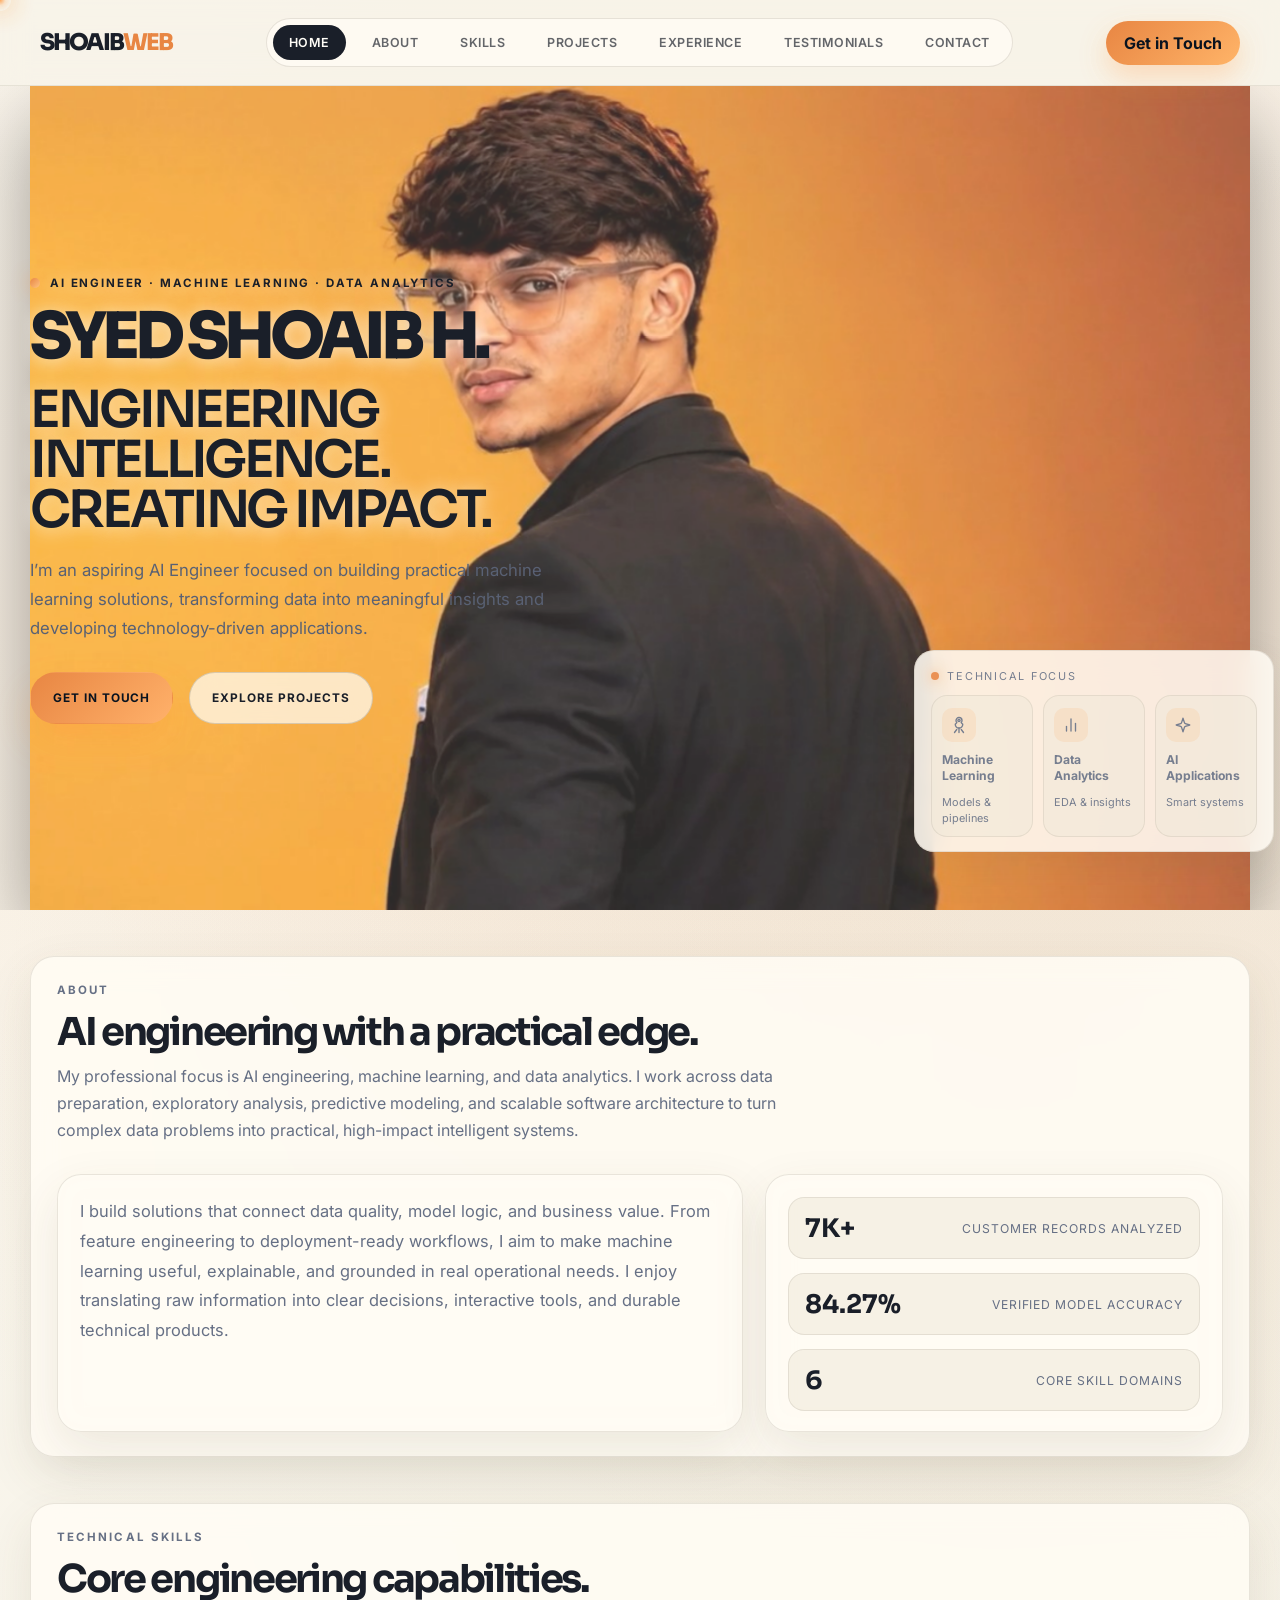
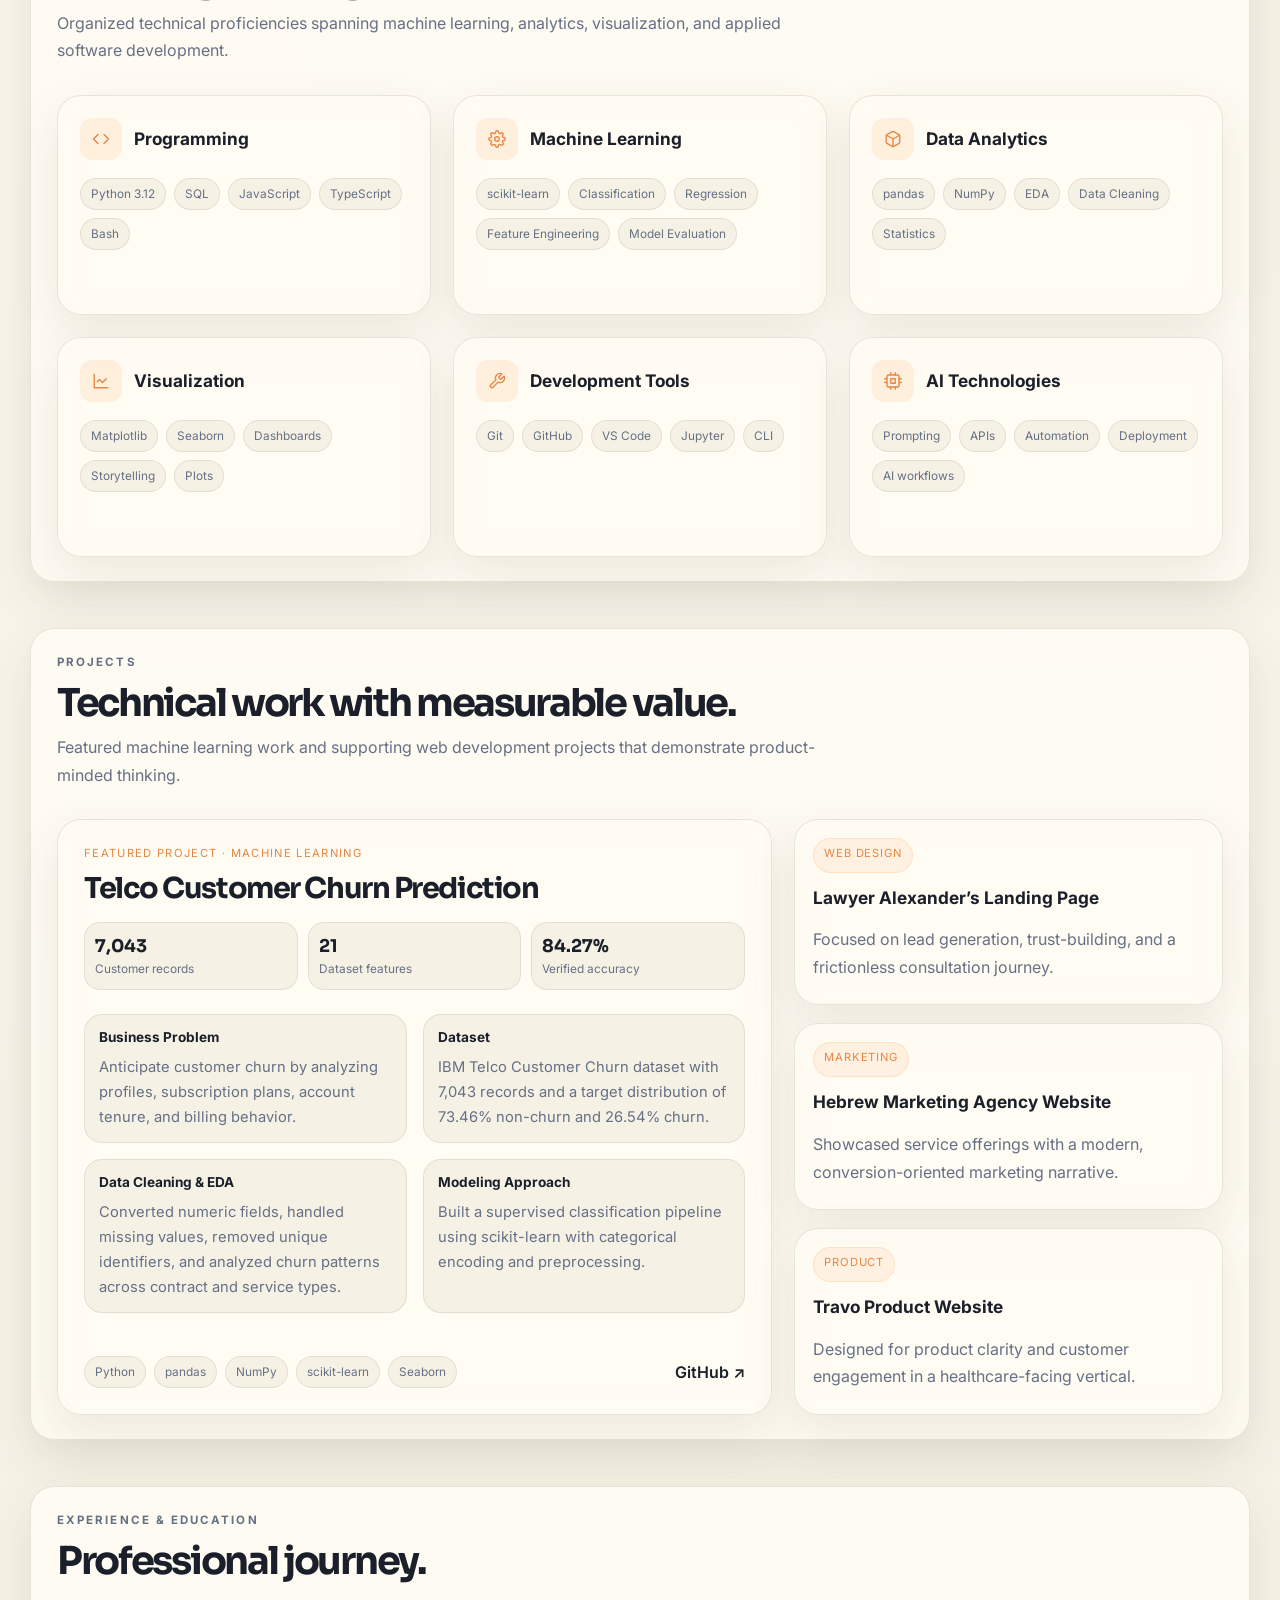
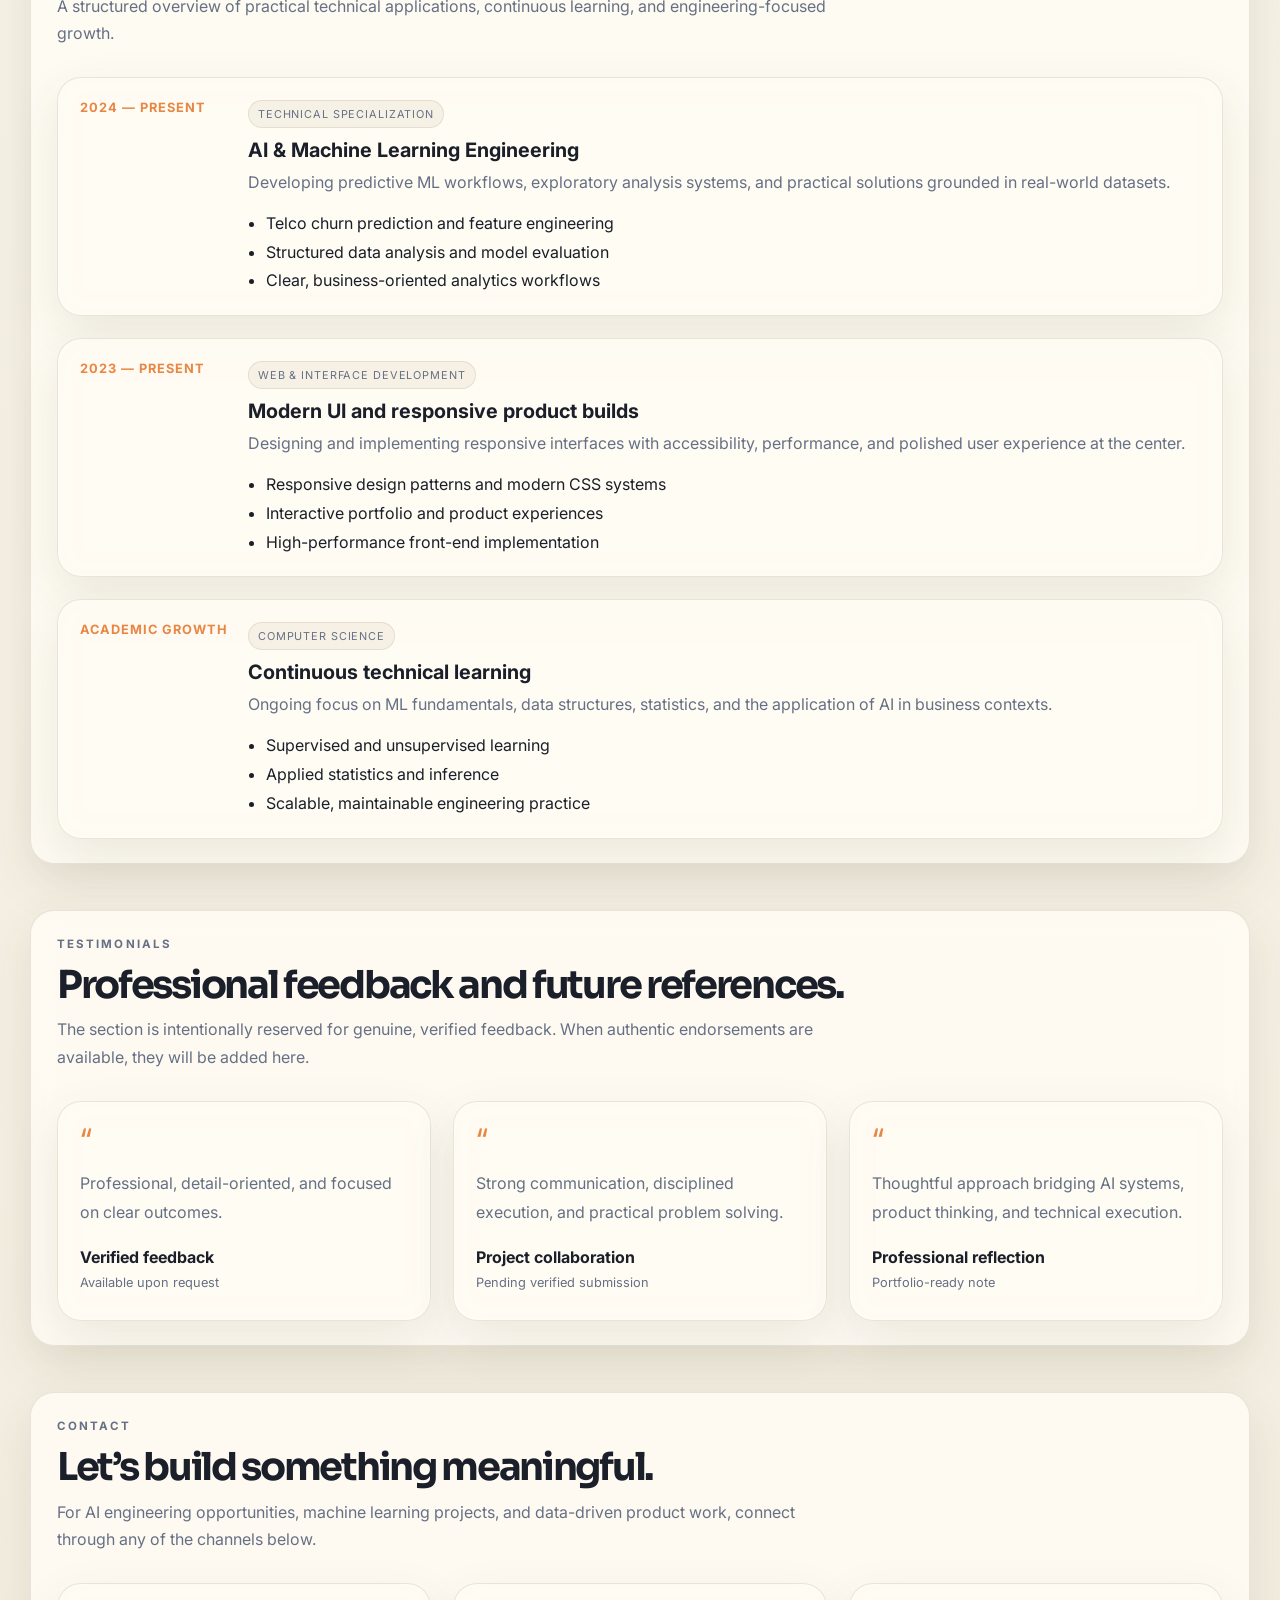
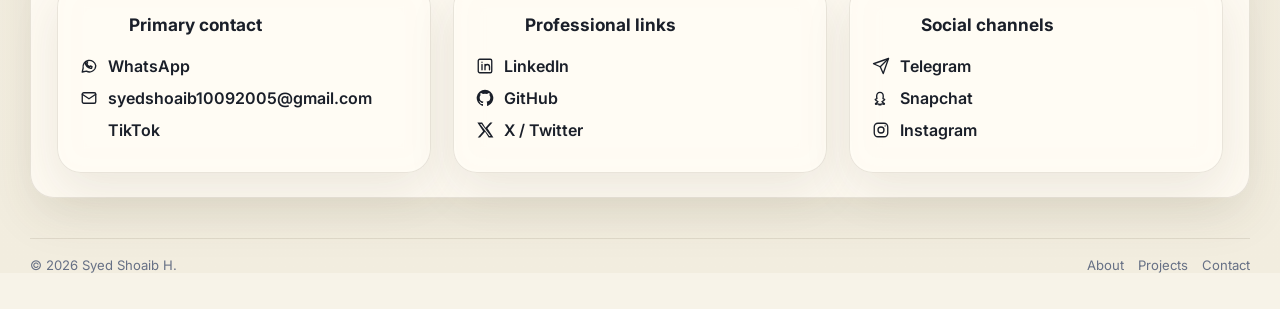
==== commit b121b91f: "backup: stable SHOAIBWEB portfolio before deployment" ====
--- a/index.html
+++ b/index.html
@@ -1,235 +1,1225 @@
-<!DOCTYPE html><html lang="en"><head><meta charSet="utf-8"/><meta name="viewport" content="width=device-width, initial-scale=1"/><link rel="preload" as="image" href="/frames/frame_00000.jpg"/><link rel="preload" as="image" href="/frames/frame_00047.jpg"/><link rel="preload" as="image" href="/frames/frame_00095.jpg"/><link rel="preload" as="image" href="/frames/frame_00145.jpg"/><link rel="stylesheet" href="https://fonts.googleapis.com/css2?family=Barlow+Condensed:wght@300;400;500;600;700&amp;family=DM+Sans:wght@400;500;600;700&amp;display=swap" data-precedence="default"/><link rel="stylesheet" href="/assets/styles-B4oOrcIt.css" data-precedence="default"/><title>Syed Shoaib — Web Design &amp; Development</title><meta name="author" content="Syed Shoaib"/><meta name="description" content="Selected web design and development work by Syed Shoaib. Thoughtful websites designed to turn visitors into clients."/><meta property="og:title" content="Syed Shoaib — Web Design &amp; Development"/><meta property="og:description" content="Thoughtful design. Intentional development. Explore the portfolio of Syed Shoaib."/><meta property="og:type" content="website"/><meta name="twitter:card" content="summary_large_image"/><link rel="modulepreload" href="/assets/index-VJMPRo_7.js"/><link rel="modulepreload" href="/assets/routes-CCh7dhDy.js"/><link rel="preconnect" href="https://fonts.googleapis.com"/><link rel="preconnect" href="https://fonts.gstatic.com" crossorigin="anonymous"/><link rel="icon" href="/favicon.ico" type="image/x-icon"/>
-<style>
-#portfolio-name,
-#portfolio-name .name-period {
-		color: #000;
-	}
-
-	.hero-introduction {
-		align-self: flex-start;
-		text-align: left;
-	}
-
-	#portfolio-name {
-		font-family: "DM Sans", sans-serif;
-		font-weight: 500;
-		font-size: clamp(2.5rem, 7.5vw, 6rem);
-		line-height: 1;
-		text-align: left;
-		white-space: nowrap;
-		width: max-content;
-		max-width: 100%;
-		mix-blend-mode: multiply;
-		opacity: 0.82;
-		text-shadow: none;
-	}
-
-	.portfolio-header {
-		padding: 24px clamp(20px, 5vw, 72px);
-	}
-
-	.wordmark {
-		font-family: "DM Sans", sans-serif;
-		font-weight: 700;
-		letter-spacing: -0.06em;
-	}
-
-	.portfolio-nav {
-		border: 1px solid rgba(255, 255, 255, 0.14);
-		border-radius: 999px;
-		background: rgba(14, 14, 14, 0.3);
-		backdrop-filter: blur(18px);
-		-webkit-backdrop-filter: blur(18px);
-		padding: 5px;
-	}
-
-	.portfolio-nav button {
-		color: rgba(255, 255, 255, 0.72);
-		padding-inline: 14px;
-		transition: color 180ms ease, background-color 180ms ease;
-	}
-
-	.portfolio-nav button:hover {
-		color: #fff;
-	}
-
-	.portfolio-nav .nav-active {
-		background: rgba(255, 255, 255, 0.92);
-		color: #111;
-	}
-
-	.portfolio-hero {
-		padding-top: clamp(42px, 6vh, 72px);
-		padding-bottom: clamp(32px, 5vh, 64px);
-	}
-
-	.hero-introduction {
-		max-width: 760px;
-	}
-
-	.hero-greeting {
-		display: flex;
-		align-items: center;
-		gap: 9px;
-		margin-bottom: 14px;
-		color: rgba(10, 10, 10, 0.72);
-		font-family: "DM Sans", sans-serif;
-		font-size: 11px;
-		font-weight: 600;
-		letter-spacing: 0.13em;
-		text-transform: uppercase;
-	}
-
-	.hero-greeting::before {
-		width: 7px;
-		height: 7px;
-		flex: 0 0 7px;
-		border-radius: 50%;
-		background: #f47735;
-		box-shadow: 0 0 14px rgba(244, 119, 53, 0.65);
-		content: "";
-	}
-
-	.hero-greeting::after {
-		margin-left: 4px;
-		border: 1px solid rgba(10, 10, 10, 0.16);
-		border-radius: 999px;
-		background: rgba(255, 255, 255, 0.16);
-		padding: 6px 10px;
-		content: "AI ENGINEER \00b7 WEB DEVELOPER";
-		font-size: 9px;
-		letter-spacing: 0.12em;
-		white-space: nowrap;
-	}
-
-	#portfolio-name {
-		font-size: clamp(3.25rem, 9vw, 7rem);
-		font-weight: 600;
-		letter-spacing: -0.075em;
-		line-height: 0.94;
-	}
-
-	.hero-bottom {
-		gap: clamp(28px, 5vw, 72px);
-	}
-
-	.eyebrow {
-		color: rgba(255, 255, 255, 0.74);
-		font-size: 10px;
-		font-weight: 600;
-		letter-spacing: 0.14em;
-		text-transform: uppercase;
-	}
-
-	.status-dot {
-		width: 6px;
-		height: 6px;
-		box-shadow: 0 0 12px rgba(244, 119, 53, 0.8);
-	}
-
-	.hero-offer h2 {
-		max-width: 610px;
-		font-family: "DM Sans", sans-serif;
-		font-size: clamp(2rem, 3.8vw, 3.25rem);
-		font-weight: 500;
-		letter-spacing: -0.055em;
-		line-height: 1.08;
-		text-wrap: balance;
-	}
-
-	.action-row {
-		gap: 11px;
-	}
-
-	.project-cta,
-	.work-cta {
-		min-height: 46px;
-		border-radius: 999px;
-		padding-inline: 18px;
-		font-size: 12px;
-	}
-
-	.project-cta {
-		box-shadow: 0 10px 28px rgba(0, 0, 0, 0.18);
-	}
-
-	.work-cta {
-		border: 1px solid rgba(255, 255, 255, 0.24);
-		background: rgba(255, 255, 255, 0.06);
-		backdrop-filter: blur(12px);
-		-webkit-backdrop-filter: blur(12px);
-	}
-
-	.trust-panel {
-		width: 258px;
-		border: 1px solid rgba(255, 255, 255, 0.18);
-		border-radius: 18px;
-		background: rgba(14, 14, 14, 0.56);
-		padding: 20px;
-		box-shadow: 0 24px 70px rgba(0, 0, 0, 0.22);
-		backdrop-filter: blur(18px);
-		-webkit-backdrop-filter: blur(18px);
-	}
-
-	.trust-panel p {
-		font-size: 11px;
-		line-height: 1.6;
-	}
-
-	.trust-tags span {
-		border-radius: 999px;
-		background: rgba(255, 255, 255, 0.07);
-		padding: 5px 9px;
-		font-size: 9px;
-	}
-
-	@media (max-width: 640px) {
-		.portfolio-header {
-			padding: 20px;
-		}
-
-		.portfolio-hero {
-			padding-top: 40px;
-			padding-bottom: 28px;
-		}
-
-		.hero-greeting {
-			flex-wrap: wrap;
-			row-gap: 8px;
-			font-size: 10px;
-		}
-
-		.hero-greeting::after {
-			font-size: 8px;
-		}
-
-		#portfolio-name {
-			font-size: clamp(3rem, 13vw, 5rem);
-			letter-spacing: -0.07em;
-		}
-
-		.hero-bottom {
-			gap: 24px;
-		}
-
-		.trust-panel {
-			width: min(100%, 258px);
-		}
-	}
-</style>
-<link rel="preconnect" href="https://fonts.googleapis.com">
-<link rel="preconnect" href="https://fonts.gstatic.com" crossorigin>
-<link href="https://fonts.googleapis.com/css2?family=Inter:wght@400;500;600;700&family=Sora:wght@400;500;600;700;800&display=swap" rel="stylesheet">
-<link rel="stylesheet" href="/portfolio-theme.css?v=ai-portfolio-20261117">
-<meta name="twitter:title" content="Syed Shoaib — Web Design &amp;amp; Development"><meta name="twitter:description" content="Thoughtful design. Intentional development. Explore the portfolio of Syed Shoaib."><meta property="og:image" content="https://pub-bb2e103a32db4e198524a2e9ed8f35b4.r2.dev/lovp_5w4pd5sx818swvrg5jnjb4hka1/7710fc4b69a8dfb6449924d9f12de90a_1794672866988.png"><meta name="twitter:image" content="https://pub-bb2e103a32db4e198524a2e9ed8f35b4.r2.dev/lovp_5w4pd5sx818swvrg5jnjb4hka1/7710fc4b69a8dfb6449924d9f12de90a_1794672866988.png"></head><body><!--$--><main class="portfolio-page"><div class="sequence-background" aria-hidden="true"><canvas></canvas><div class="sequence-shade"></div></div><div class="portfolio-content"><header class="portfolio-header"><button class="inline-flex items-center justify-center gap-2 whitespace-nowrap rounded-md text-sm font-medium cursor-pointer transition-colors focus-visible:outline-none focus-visible:ring-1 focus-visible:ring-ring disabled:pointer-events-none disabled:opacity-50 disabled:cursor-not-allowed [&amp;_svg]:pointer-events-none [&amp;_svg]:size-4 [&amp;_svg]:shrink-0 hover:bg-accent hover:text-accent-foreground h-9 px-4 py-2 wordmark" aria-label="Back to top">SHOAIB<span>WEB</span></button><nav class="portfolio-nav " aria-label="Main navigation"><button class="inline-flex items-center justify-center gap-2 whitespace-nowrap rounded-md text-sm font-medium cursor-pointer transition-colors focus-visible:outline-none focus-visible:ring-1 focus-visible:ring-ring disabled:pointer-events-none disabled:opacity-50 disabled:cursor-not-allowed [&amp;_svg]:pointer-events-none [&amp;_svg]:size-4 [&amp;_svg]:shrink-0 hover:bg-accent hover:text-accent-foreground h-9 px-4 py-2 nav-active">About</button><button class="inline-flex items-center justify-center gap-2 whitespace-nowrap rounded-md text-sm font-medium cursor-pointer transition-colors focus-visible:outline-none focus-visible:ring-1 focus-visible:ring-ring disabled:pointer-events-none disabled:opacity-50 disabled:cursor-not-allowed [&amp;_svg]:pointer-events-none [&amp;_svg]:size-4 [&amp;_svg]:shrink-0 hover:bg-accent hover:text-accent-foreground h-9 px-4 py-2">Projects</button><button class="inline-flex items-center justify-center gap-2 whitespace-nowrap rounded-md text-sm font-medium cursor-pointer transition-colors focus-visible:outline-none focus-visible:ring-1 focus-visible:ring-ring disabled:pointer-events-none disabled:opacity-50 disabled:cursor-not-allowed [&amp;_svg]:pointer-events-none [&amp;_svg]:size-4 [&amp;_svg]:shrink-0 hover:bg-accent hover:text-accent-foreground h-9 px-4 py-2">Services</button><button class="inline-flex items-center justify-center gap-2 whitespace-nowrap rounded-md text-sm font-medium cursor-pointer transition-colors focus-visible:outline-none focus-visible:ring-1 focus-visible:ring-ring disabled:pointer-events-none disabled:opacity-50 disabled:cursor-not-allowed [&amp;_svg]:pointer-events-none [&amp;_svg]:size-4 [&amp;_svg]:shrink-0 hover:bg-accent hover:text-accent-foreground h-9 px-4 py-2">Testimonials</button><button class="inline-flex items-center justify-center gap-2 whitespace-nowrap rounded-md text-sm font-medium cursor-pointer transition-colors focus-visible:outline-none focus-visible:ring-1 focus-visible:ring-ring disabled:pointer-events-none disabled:opacity-50 disabled:cursor-not-allowed [&amp;_svg]:pointer-events-none [&amp;_svg]:size-4 [&amp;_svg]:shrink-0 hover:bg-accent hover:text-accent-foreground h-9 px-4 py-2">Contact</button></nav><button class="inline-flex items-center justify-center gap-2 whitespace-nowrap rounded-md text-sm font-medium cursor-pointer transition-colors focus-visible:outline-none focus-visible:ring-1 focus-visible:ring-ring disabled:pointer-events-none disabled:opacity-50 disabled:cursor-not-allowed [&amp;_svg]:pointer-events-none [&amp;_svg]:size-4 [&amp;_svg]:shrink-0 bg-primary text-primary-foreground shadow hover:bg-primary/90 h-9 px-4 py-2 project-cta header-cta">Start a Project <span class="cta-arrow"><svg xmlns="http://www.w3.org/2000/svg" width="24" height="24" viewBox="0 0 24 24" fill="none" stroke="currentColor" stroke-width="2" stroke-linecap="round" stroke-linejoin="round" class="lucide lucide-arrow-up-right" aria-hidden="true"><path d="M7 7h10v10"></path><path d="M7 17 17 7"></path></svg></span></button><button class="inline-flex items-center justify-center gap-2 whitespace-nowrap rounded-md text-sm font-medium cursor-pointer transition-colors focus-visible:outline-none focus-visible:ring-1 focus-visible:ring-ring disabled:pointer-events-none disabled:opacity-50 disabled:cursor-not-allowed [&amp;_svg]:pointer-events-none [&amp;_svg]:size-4 [&amp;_svg]:shrink-0 hover:bg-accent hover:text-accent-foreground h-9 w-9 menu-toggle" aria-label="Open menu" aria-expanded="false"><svg xmlns="http://www.w3.org/2000/svg" width="24" height="24" viewBox="0 0 24 24" fill="none" stroke="currentColor" stroke-width="2" stroke-linecap="round" stroke-linejoin="round" class="lucide lucide-menu" aria-hidden="true"><path d="M4 5h16"></path><path d="M4 12h16"></path><path d="M4 19h16"></path></svg></button></header><section class="portfolio-hero" aria-labelledby="portfolio-name"><div class="hero-introduction"><p class="hero-greeting">Hi, I am</p><h1 id="portfolio-name">Syed Shoaib<span class="name-period">.</span></h1></div><div class="hero-bottom"><div class="hero-offer"><p class="eyebrow"><span class="status-dot"></span>Trusted by 200+ clients</p><h2>Websites that turn<br/>visitors into clients</h2><div class="action-row"><button class="inline-flex items-center justify-center gap-2 whitespace-nowrap rounded-md text-sm font-medium cursor-pointer transition-colors focus-visible:outline-none focus-visible:ring-1 focus-visible:ring-ring disabled:pointer-events-none disabled:opacity-50 disabled:cursor-not-allowed [&amp;_svg]:pointer-events-none [&amp;_svg]:size-4 [&amp;_svg]:shrink-0 bg-primary text-primary-foreground shadow hover:bg-primary/90 h-9 px-4 py-2 project-cta">Start a Project <span class="cta-arrow"><svg xmlns="http://www.w3.org/2000/svg" width="24" height="24" viewBox="0 0 24 24" fill="none" stroke="currentColor" stroke-width="2" stroke-linecap="round" stroke-linejoin="round" class="lucide lucide-arrow-up-right" aria-hidden="true"><path d="M7 7h10v10"></path><path d="M7 17 17 7"></path></svg></span></button><button class="inline-flex items-center justify-center gap-2 whitespace-nowrap rounded-md text-sm font-medium cursor-pointer transition-colors focus-visible:outline-none focus-visible:ring-1 focus-visible:ring-ring disabled:pointer-events-none disabled:opacity-50 disabled:cursor-not-allowed [&amp;_svg]:pointer-events-none [&amp;_svg]:size-4 [&amp;_svg]:shrink-0 hover:bg-accent hover:text-accent-foreground h-9 px-4 py-2 work-cta">View My Work <svg xmlns="http://www.w3.org/2000/svg" width="24" height="24" viewBox="0 0 24 24" fill="none" stroke="currentColor" stroke-width="2" stroke-linecap="round" stroke-linejoin="round" class="lucide lucide-arrow-down-right" aria-hidden="true"><path d="m7 7 10 10"></path><path d="M17 7v10H7"></path></svg></button></div></div><div class="trust-panel" id="trust"><div class="trust-top"><div class="client-avatars"><img src="/frames/frame_00000.jpg" alt="" class="avatar avatar-0"/><img src="/frames/frame_00047.jpg" alt="" class="avatar avatar-1"/><img src="/frames/frame_00095.jpg" alt="" class="avatar avatar-2"/><img src="/frames/frame_00145.jpg" alt="" class="avatar avatar-3"/></div><span class="trust-arrow"><svg xmlns="http://www.w3.org/2000/svg" width="24" height="24" viewBox="0 0 24 24" fill="none" stroke="currentColor" stroke-width="2" stroke-linecap="round" stroke-linejoin="round" class="lucide lucide-arrow-up-right" aria-hidden="true"><path d="M7 7h10v10"></path><path d="M7 17 17 7"></path></svg></span></div><p><strong>99.6% of my clients are satisfied</strong><br/>— Be one of them today.</p><div class="trust-tags"><span>Free Consultation</span><span>24h Response</span></div></div></div></section><div class="stats-strip" aria-label="Experience and results"><div class="stats-track"><div class="stats-group" aria-hidden="false"><span>6 YEARS EXPERIENCE<svg xmlns="http://www.w3.org/2000/svg" width="24" height="24" viewBox="0 0 24 24" fill="none" stroke="currentColor" stroke-width="2" stroke-linecap="round" stroke-linejoin="round" class="lucide lucide-sparkle" aria-hidden="true"><path d="M11.017 2.814a1 1 0 0 1 1.966 0l1.051 5.558a2 2 0 0 0 1.594 1.594l5.558 1.051a1 1 0 0 1 0 1.966l-5.558 1.051a2 2 0 0 0-1.594 1.594l-1.051 5.558a1 1 0 0 1-1.966 0l-1.051-5.558a2 2 0 0 0-1.594-1.594l-5.558-1.051a1 1 0 0 1 0-1.966l5.558-1.051a2 2 0 0 0 1.594-1.594z"></path></svg></span><span>299+ DELIVERIES<svg xmlns="http://www.w3.org/2000/svg" width="24" height="24" viewBox="0 0 24 24" fill="none" stroke="currentColor" stroke-width="2" stroke-linecap="round" stroke-linejoin="round" class="lucide lucide-sparkle" aria-hidden="true"><path d="M11.017 2.814a1 1 0 0 1 1.966 0l1.051 5.558a2 2 0 0 0 1.594 1.594l5.558 1.051a1 1 0 0 1 0 1.966l-5.558 1.051a2 2 0 0 0-1.594 1.594l-1.051 5.558a1 1 0 0 1-1.966 0l-1.051-5.558a2 2 0 0 0-1.594-1.594l-5.558-1.051a1 1 0 0 1 0-1.966l5.558-1.051a2 2 0 0 0 1.594-1.594z"></path></svg></span><span>99% POSITIVE REVIEWS<svg xmlns="http://www.w3.org/2000/svg" width="24" height="24" viewBox="0 0 24 24" fill="none" stroke="currentColor" stroke-width="2" stroke-linecap="round" stroke-linejoin="round" class="lucide lucide-sparkle" aria-hidden="true"><path d="M11.017 2.814a1 1 0 0 1 1.966 0l1.051 5.558a2 2 0 0 0 1.594 1.594l5.558 1.051a1 1 0 0 1 0 1.966l-5.558 1.051a2 2 0 0 0-1.594 1.594l-1.051 5.558a1 1 0 0 1-1.966 0l-1.051-5.558a2 2 0 0 0-1.594-1.594l-5.558-1.051a1 1 0 0 1 0-1.966l5.558-1.051a2 2 0 0 0 1.594-1.594z"></path></svg></span></div><div class="stats-group" aria-hidden="true"><span>6 YEARS EXPERIENCE<svg xmlns="http://www.w3.org/2000/svg" width="24" height="24" viewBox="0 0 24 24" fill="none" stroke="currentColor" stroke-width="2" stroke-linecap="round" stroke-linejoin="round" class="lucide lucide-sparkle" aria-hidden="true"><path d="M11.017 2.814a1 1 0 0 1 1.966 0l1.051 5.558a2 2 0 0 0 1.594 1.594l5.558 1.051a1 1 0 0 1 0 1.966l-5.558 1.051a2 2 0 0 0-1.594 1.594l-1.051 5.558a1 1 0 0 1-1.966 0l-1.051-5.558a2 2 0 0 0-1.594-1.594l-5.558-1.051a1 1 0 0 1 0-1.966l5.558-1.051a2 2 0 0 0 1.594-1.594z"></path></svg></span><span>299+ DELIVERIES<svg xmlns="http://www.w3.org/2000/svg" width="24" height="24" viewBox="0 0 24 24" fill="none" stroke="currentColor" stroke-width="2" stroke-linecap="round" stroke-linejoin="round" class="lucide lucide-sparkle" aria-hidden="true"><path d="M11.017 2.814a1 1 0 0 1 1.966 0l1.051 5.558a2 2 0 0 0 1.594 1.594l5.558 1.051a1 1 0 0 1 0 1.966l-5.558 1.051a2 2 0 0 0-1.594 1.594l-1.051 5.558a1 1 0 0 1-1.966 0l-1.051-5.558a2 2 0 0 0-1.594-1.594l-5.558-1.051a1 1 0 0 1 0-1.966l5.558-1.051a2 2 0 0 0 1.594-1.594z"></path></svg></span><span>99% POSITIVE REVIEWS<svg xmlns="http://www.w3.org/2000/svg" width="24" height="24" viewBox="0 0 24 24" fill="none" stroke="currentColor" stroke-width="2" stroke-linecap="round" stroke-linejoin="round" class="lucide lucide-sparkle" aria-hidden="true"><path d="M11.017 2.814a1 1 0 0 1 1.966 0l1.051 5.558a2 2 0 0 0 1.594 1.594l5.558 1.051a1 1 0 0 1 0 1.966l-5.558 1.051a2 2 0 0 0-1.594 1.594l-1.051 5.558a1 1 0 0 1-1.966 0l-1.051-5.558a2 2 0 0 0-1.594-1.594l-5.558-1.051a1 1 0 0 1 0-1.966l5.558-1.051a2 2 0 0 0 1.594-1.594z"></path></svg></span></div></div></div><section id="about" class="about-section content-width"><p class="section-label"><span></span>About Me</p><div class="about-copy"><p>Hey there, I’m Syed Shoaib — a web developer and UI/UX designer. I bridge the gap between aesthetic brilliance and technical precision. I don’t just build sites that look expensive; I build systems designed to scale your business and dominate your niche.</p><div class="action-row"><button class="inline-flex items-center justify-center gap-2 whitespace-nowrap rounded-md text-sm font-medium cursor-pointer transition-colors focus-visible:outline-none focus-visible:ring-1 focus-visible:ring-ring disabled:pointer-events-none disabled:opacity-50 disabled:cursor-not-allowed [&amp;_svg]:pointer-events-none [&amp;_svg]:size-4 [&amp;_svg]:shrink-0 bg-primary text-primary-foreground shadow hover:bg-primary/90 h-9 px-4 py-2 project-cta">Start a Project <span class="cta-arrow"><svg xmlns="http://www.w3.org/2000/svg" width="24" height="24" viewBox="0 0 24 24" fill="none" stroke="currentColor" stroke-width="2" stroke-linecap="round" stroke-linejoin="round" class="lucide lucide-arrow-up-right" aria-hidden="true"><path d="M7 7h10v10"></path><path d="M7 17 17 7"></path></svg></span></button><button class="inline-flex items-center justify-center gap-2 whitespace-nowrap rounded-md text-sm font-medium cursor-pointer transition-colors focus-visible:outline-none focus-visible:ring-1 focus-visible:ring-ring disabled:pointer-events-none disabled:opacity-50 disabled:cursor-not-allowed [&amp;_svg]:pointer-events-none [&amp;_svg]:size-4 [&amp;_svg]:shrink-0 hover:bg-accent hover:text-accent-foreground h-9 px-4 py-2 work-cta">View My Work <svg xmlns="http://www.w3.org/2000/svg" width="24" height="24" viewBox="0 0 24 24" fill="none" stroke="currentColor" stroke-width="2" stroke-linecap="round" stroke-linejoin="round" class="lucide lucide-arrow-down-right" aria-hidden="true"><path d="m7 7 10 10"></path><path d="M17 7v10H7"></path></svg></button></div></div></section><div class="client-wordmarks content-width" aria-label="Client brands"><span class="client-listex">listex<sup>®</sup></span><span class="client-dixie">◉ DIXIE<br/>   DOWNS</span><span class="client-rogue">rogue<span class="text-primary">.</span></span><span class="client-perfect">Perfect<small>PRODUCTIONS</small></span><span class="client-pet">♧ CO.PET</span><span class="client-travo">Travo</span></div><section id="projects" class="projects-section content-width"><div class="project-column"><article class="project-item"><button class="inline-flex items-center justify-center gap-2 whitespace-nowrap rounded-md text-sm font-medium cursor-pointer transition-colors focus-visible:outline-none focus-visible:ring-1 focus-visible:ring-ring disabled:pointer-events-none disabled:opacity-50 disabled:cursor-not-allowed [&amp;_svg]:pointer-events-none [&amp;_svg]:size-4 [&amp;_svg]:shrink-0 hover:bg-accent hover:text-accent-foreground h-9 px-4 py-2 project-image-button" aria-label="View Lawyer Alexander’s Landing Page"><img src="/assets/project-alexander-BZAh2h-f.jpg" alt="Lawyer Alexander’s Landing Page" width="1024" height="768" loading="lazy"/><span class="project-open"><svg xmlns="http://www.w3.org/2000/svg" width="24" height="24" viewBox="0 0 24 24" fill="none" stroke="currentColor" stroke-width="2" stroke-linecap="round" stroke-linejoin="round" class="lucide lucide-arrow-up-right" aria-hidden="true"><path d="M7 7h10v10"></path><path d="M7 17 17 7"></path></svg></span></button><h3>Lawyer Alexander’s Landing Page</h3><p>Designed to turn visitors into consultation bookings.</p><span class="project-category">Web Design</span></article><article class="project-item"><button class="inline-flex items-center justify-center gap-2 whitespace-nowrap rounded-md text-sm font-medium cursor-pointer transition-colors focus-visible:outline-none focus-visible:ring-1 focus-visible:ring-ring disabled:pointer-events-none disabled:opacity-50 disabled:cursor-not-allowed [&amp;_svg]:pointer-events-none [&amp;_svg]:size-4 [&amp;_svg]:shrink-0 hover:bg-accent hover:text-accent-foreground h-9 px-4 py-2 project-image-button" aria-label="View Hebrew Marketing Agency’s Website"><img src="/assets/project-hebrew-BtZx55qZ.jpg" alt="Hebrew Marketing Agency’s Website" width="1024" height="768" loading="lazy"/><span class="project-open"><svg xmlns="http://www.w3.org/2000/svg" width="24" height="24" viewBox="0 0 24 24" fill="none" stroke="currentColor" stroke-width="2" stroke-linecap="round" stroke-linejoin="round" class="lucide lucide-arrow-up-right" aria-hidden="true"><path d="M7 7h10v10"></path><path d="M7 17 17 7"></path></svg></span></button><h3>Hebrew Marketing Agency’s Website</h3><p>Showcases services and attracts new business clients.</p><span class="project-category">Web Development</span></article><div class="detail-note"><h2>I strive to pay attention<br/>to the smallest details<span class="text-primary">.</span></h2><p>Thoughtful design. Intentional development.<br/>A better experience, from the first click.</p></div></div><div class="project-column second-column"><div class="projects-heading"><p class="section-label"><span></span>Some Recent Projects</p><h2>Selected Work That<br/>Delivers Results</h2></div><article class="project-item"><button class="inline-flex items-center justify-center gap-2 whitespace-nowrap rounded-md text-sm font-medium cursor-pointer transition-colors focus-visible:outline-none focus-visible:ring-1 focus-visible:ring-ring disabled:pointer-events-none disabled:opacity-50 disabled:cursor-not-allowed [&amp;_svg]:pointer-events-none [&amp;_svg]:size-4 [&amp;_svg]:shrink-0 hover:bg-accent hover:text-accent-foreground h-9 px-4 py-2 project-image-button" aria-label="View KeyPharma Company’s Travo Product Website"><img src="/assets/project-travo-CQEMMAMQ.jpg" alt="KeyPharma Company’s Travo Product Website" width="1024" height="768" loading="lazy"/><span class="project-open"><svg xmlns="http://www.w3.org/2000/svg" width="24" height="24" viewBox="0 0 24 24" fill="none" stroke="currentColor" stroke-width="2" stroke-linecap="round" stroke-linejoin="round" class="lucide lucide-arrow-up-right" aria-hidden="true"><path d="M7 7h10v10"></path><path d="M7 17 17 7"></path></svg></span></button><h3>KeyPharma Company’s Travo Product Website</h3><p>Built to guide customers from discovery to purchase.</p><span class="project-category">Web Development</span></article><article class="project-item"><button class="inline-flex items-center justify-center gap-2 whitespace-nowrap rounded-md text-sm font-medium cursor-pointer transition-colors focus-visible:outline-none focus-visible:ring-1 focus-visible:ring-ring disabled:pointer-events-none disabled:opacity-50 disabled:cursor-not-allowed [&amp;_svg]:pointer-events-none [&amp;_svg]:size-4 [&amp;_svg]:shrink-0 hover:bg-accent hover:text-accent-foreground h-9 px-4 py-2 project-image-button" aria-label="View Robert’s Legal Landing Page"><img src="/assets/project-robert-BUo8hCBi.jpg" alt="Robert’s Legal Landing Page" width="1024" height="768" loading="lazy"/><span class="project-open"><svg xmlns="http://www.w3.org/2000/svg" width="24" height="24" viewBox="0 0 24 24" fill="none" stroke="currentColor" stroke-width="2" stroke-linecap="round" stroke-linejoin="round" class="lucide lucide-arrow-up-right" aria-hidden="true"><path d="M7 7h10v10"></path><path d="M7 17 17 7"></path></svg></span></button><h3>Robert’s Legal Landing Page</h3><p>Converts first-time visitors into legal leads.</p><span class="project-category">Web Design</span></article></div></section><footer class="portfolio-footer content-width"><span class="wordmark">SHOAIBWEB</span><button class="inline-flex items-center justify-center gap-2 whitespace-nowrap rounded-md text-sm font-medium cursor-pointer transition-colors focus-visible:outline-none focus-visible:ring-1 focus-visible:ring-ring disabled:pointer-events-none disabled:opacity-50 disabled:cursor-not-allowed [&amp;_svg]:pointer-events-none [&amp;_svg]:size-4 [&amp;_svg]:shrink-0 hover:bg-accent hover:text-accent-foreground h-9 px-4 py-2">Let’s create something great <svg xmlns="http://www.w3.org/2000/svg" width="24" height="24" viewBox="0 0 24 24" fill="none" stroke="currentColor" stroke-width="2" stroke-linecap="round" stroke-linejoin="round" class="lucide lucide-arrow-up-right" aria-hidden="true"><path d="M7 7h10v10"></path><path d="M7 17 17 7"></path></svg></button><span>© <!-- -->2026<!-- --> Syed Shoaib</span></footer></div></main><script>(function(a,f){let l;try{l=JSON.parse(sessionStorage.getItem(a)||"{}")}catch{return}const n=l?.[f||history.state?.__TSR_key];let c=!1;for(const t in n){const e=n[t],o=e?.scrollX,s=e?.scrollY;if(Number.isFinite(o)&&Number.isFinite(s)){if(t==="window")scrollTo(o,s),c=!0;else if(t)try{const r=document.querySelector(t);r&&(r.scrollLeft=o,r.scrollTop=s)}catch{}}}if(c)return;const i=location.hash.slice(1);if(i){const t=history.state?.__hashScrollIntoViewOptions??!0;if(t){const e=document.getElementById(i);e&&e.scrollIntoView(t)}return}scrollTo(0,0)})("tsr-scroll-restoration-v1_3");document.currentScript.remove()</script><!--/$--><script data-tsr-stream-part="">(self.$R=self.$R||{})["tsr"]=[];self.$_TSR={h(){this.hydrated=!0,this.c()},e(){this.streamEnded=!0,this.c()},c(){this.hydrated&&this.streamEnded&&(delete self.$_TSR,delete self.$R.tsr)},p(e){this.initialized?e():this.buffer.push(e)},buffer:[]};$_TSR.router=($R=>$R[0]={manifest:$R[1]={routes:$R[2]={__root__:$R[3]={preloads:$R[4]=["/assets/index-VJMPRo_7.js"],scripts:$R[5]=[$R[6]={attrs:$R[7]={type:"module",async:!0,src:"/assets/index-VJMPRo_7.js"}}]},"/":$R[8]={preloads:$R[9]=["/assets/routes-CCh7dhDy.js"]}}},matches:$R[10]=[$R[11]={i:"__root__ ",u:1794674148160,s:"success",ssr:!0},$R[12]={i:"  ",u:1794674148160,s:"success",ssr:!0}]})($R["tsr"]);$_TSR.e();{let s=document.currentScript,p;while((p=s.previousElementSibling)&&p.hasAttribute('data-tsr-stream-part'))p.remove();s.remove()}</script><script type="module" async="" src="/assets/index-VJMPRo_7.js"></script><script>document.currentScript.remove();/*$tsr-stream-boundary*/</script>
-<script type="module" src="/social-links.js?v=20261117-fix"></script>
-<script type="module" src="/testimonials.js?v=ai-portfolio-20261117"></script>
-<script type="module" src="/icon-pop-up.js?v=20261117-fix"></script>
-<script type="module" src="/glitter-cursor.js?v=20261117-fix"></script>
-<script type="module" src="/portfolio-content.js?v=ai-portfolio-20261117"></script>
-<script type="module" src="/social-links.js?v=20261117-fix"></script>
-<script type="module" src="/testimonials.js?v=ai-portfolio-20261117"></script>
-<script type="module" src="/icon-pop-up.js?v=20261117-fix"></script>
-<script type="module" src="/glitter-cursor.js?v=20261117-fix"></script>
-<script type="module" src="/portfolio-content.js?v=ai-portfolio-20261117"></script>
-</body></html>+<!DOCTYPE html>
+<html lang="en">
+  <head>
+    <meta charset="UTF-8" />
+    <meta name="viewport" content="width=device-width, initial-scale=1.0" />
+    <meta name="description" content="AI Engineer portfolio for Syed Shoaib H., focused on machine learning, data analytics, and modern intelligent product development." />
+    <title>Syed Shoaib H. — AI Engineer | Machine Learning & Data Analytics</title>
+    <link rel="preconnect" href="https://fonts.googleapis.com" />
+    <link rel="preconnect" href="https://fonts.gstatic.com" crossorigin />
+    <link href="https://fonts.googleapis.com/css2?family=Inter:wght@400;500;600;700;800&family=Sora:wght@400;500;600;700;800&display=swap" rel="stylesheet" />
+    <style>
+      :root {
+        --bg: #101b2e;
+        --bg-2: #17243a;
+        --panel: rgba(23, 36, 58, 0.78);
+        --text: #f5f7fa;
+        --muted: #aab5c5;
+        --orange: #ff963d;
+        --shadow: 0 24px 60px rgba(0, 0, 0, 0.42);
+      }
+      * { box-sizing: border-box; }
+      html { scroll-behavior: smooth; background: var(--bg); }
+      body {
+        margin: 0; min-height: 100vh;
+        background: radial-gradient(circle at top right, rgba(255, 150, 61, 0.18), transparent 26%), radial-gradient(circle at left center, rgba(62, 115, 213, 0.18), transparent 35%), linear-gradient(180deg, #0c1425 0%, #101b2e 26%, #0b1424 100%);
+        color: var(--text); font-family: 'Inter', sans-serif; overflow-x: hidden;
+      }
+      a { color: inherit; text-decoration: none; }
+      img { max-width: 100%; display: block; }
+      button { font: inherit; }
+      .page-shell { position: relative; min-height: 100vh; isolation: isolate; }
+      .page-shell::before, .page-shell::after { content: ""; position: absolute; inset: 0; pointer-events: none; }
+      .page-shell::before {
+        background: radial-gradient(circle at 20% 12%, rgba(255, 150, 61, 0.12), transparent 18%), radial-gradient(circle at 77% 24%, rgba(60, 112, 201, 0.14), transparent 22%), linear-gradient(90deg, rgba(255, 255, 255, 0.02), transparent 30%, rgba(255, 255, 255, 0.015) 60%, transparent 100%);
+        z-index: -2;
+      }
+      .page-shell::after {
+        background-image: linear-gradient(rgba(255,255,255,0.015) 1px, transparent 1px), linear-gradient(90deg, rgba(255,255,255,0.01) 1px, transparent 1px);
+        background-size: 34px 34px; mask-image: radial-gradient(circle at center, black 30%, transparent 90%); z-index: -1;
+      }
+      .cursor-glow {
+        position: fixed; left: 0; top: 0; width: 22px; height: 22px; border-radius: 50%; pointer-events: none; transform: translate(-50%, -50%);
+        background: radial-gradient(circle, rgba(255, 150, 61, 0.9) 0%, rgba(255, 150, 61, 0.2) 35%, rgba(255, 150, 61, 0) 72%); box-shadow: 0 0 24px rgba(255, 150, 61, 0.55); opacity: 0.9; z-index: 99; transition: opacity 0.15s ease;
+      }
+      .topbar { position: sticky; top: 0; z-index: 20; backdrop-filter: blur(14px); background: rgba(12, 20, 37, 0.3); border-bottom: 1px solid rgba(255, 255, 255, 0.05); }
+      .topbar-inner { width: min(1200px, calc(100% - 36px)); margin: 0 auto; padding: 18px 0; display: flex; align-items: center; justify-content: space-between; gap: 18px; }
+      .brand { display: inline-flex; align-items: center; font-family: 'Sora', sans-serif; font-weight: 800; letter-spacing: -0.08em; font-size: clamp(1.15rem, 1.8vw, 1.7rem); }
+      .brand .brand-s { color: var(--text); }
+      .brand .brand-w { color: var(--orange); }
+      .nav-toggle { display: none; }
+      .nav { display: flex; align-items: center; gap: 10px; padding: 6px; border: 1px solid rgba(255,255,255,0.12); border-radius: 999px; background: rgba(18,29,46,0.6); }
+      .nav a { padding: 10px 16px; border-radius: 999px; color: rgba(245,247,250,0.78); font-size: 0.78rem; font-weight: 600; letter-spacing: 0.04em; text-transform: uppercase; transition: 180ms ease; }
+      .nav a:hover, .nav a.active { color: #08111e; background: rgba(245,247,250,0.95); }
+      .header-cta { display: inline-flex; align-items: center; justify-content: center; padding: 12px 18px; border-radius: 999px; background: linear-gradient(135deg, var(--orange) 0%, #ffb468 100%); color: #09131f; font-weight: 700; box-shadow: 0 12px 28px rgba(255,150,61,0.28); }
+      main { width: min(1220px, calc(100% - 32px)); margin: 0 auto; padding-bottom: 40px; }
+      section { scroll-margin-top: 96px; }
+      .hero {
+        position: relative;
+        isolation: isolate;
+        width: 100vw;
+        height: calc(100svh - 76px);
+        min-height: 620px;
+        max-height: 920px;
+        margin-left: calc(50% - 50vw);
+        padding: 0;
+        overflow: hidden;
+      }
+      .hero-inner {
+        position: relative;
+        width: min(1220px, calc(100% - 32px));
+        height: 100%;
+        margin: 0 auto;
+        display: flex;
+        align-items: center;
+      }
+      .hero-copy { position: relative; z-index: 4; width: min(620px, 54vw); }
+      .eyebrow { display: inline-flex; align-items: center; gap: 10px; margin-bottom: 18px; color: rgba(245,247,250,0.88); letter-spacing: 0.16em; font-size: 0.72rem; font-weight: 700; text-transform: uppercase; }
+      .eyebrow::before { content: ""; width: 10px; height: 10px; border-radius: 50%; background: linear-gradient(135deg, var(--orange), #ffc27e); box-shadow: 0 0 18px rgba(255,150,61,0.7); }
+      h1 { margin: 0; font-family: 'Sora', sans-serif; font-size: clamp(2.8rem, 5vw, 5.4rem); line-height: 0.92; letter-spacing: -0.08em; font-weight: 800; }
+      h2 { margin: 18px 0 20px; font-family: 'Sora', sans-serif; font-size: clamp(2.2rem, 4vw, 4.1rem); line-height: 0.98; letter-spacing: -0.06em; font-weight: 600; max-width: 620px; }
+      .hero-copy p { margin: 0; max-width: 540px; color: var(--muted); font-size: 1.05rem; line-height: 1.75; }
+      .cta-row { display: flex; flex-wrap: wrap; gap: 16px; margin-top: 28px; }
+      .primary-button, .secondary-button { display: inline-flex; align-items: center; justify-content: center; gap: 10px; min-height: 52px; padding: 0 22px; border-radius: 999px; border: 1px solid transparent; text-transform: uppercase; letter-spacing: 0.08em; font-size: 0.74rem; font-weight: 700; transition: transform 180ms ease, box-shadow 180ms ease, border-color 180ms ease; }
+      .primary-button { background: linear-gradient(135deg, var(--orange), #ffb16a); color: #09131f; box-shadow: 0 18px 36px rgba(255,150,61,0.22); }
+      .secondary-button { border-color: rgba(255,255,255,0.12); background: rgba(255,255,255,0.02); color: var(--text); }
+      .primary-button:hover, .secondary-button:hover { transform: translateY(-2px); }
+      .hero-visual {
+        position: absolute;
+        inset: 0;
+        z-index: 1;
+        display: block;
+        min-height: 100%;
+        pointer-events: none;
+      }
+      .hero-visual::before {
+        content: "";
+        position: absolute;
+        inset: 0;
+        z-index: 3;
+        background: rgba(15, 23, 38, 0.06);
+        pointer-events: none;
+      }
+      .portrait-wrap { position: absolute; inset: 0; width: 100%; height: 100%; aspect-ratio: auto; display: block; }
+      .portrait-glow { display: none; }
+      .portrait-orbit { display: none; }
+      .orbit-1 { inset: 10% 14% 18% 14%; }
+      .orbit-2 { inset: 20% 24% 24% 24%; animation-duration: 28s; }
+      @keyframes drift { 0% { transform: rotate(0deg) scale(1); } 50% { transform: rotate(180deg) scale(1.04); } 100% { transform: rotate(360deg) scale(1); } }
+      .portrait-card {
+        --portrait-scale: 1.018;
+        --portrait-y: 0px;
+        position: absolute;
+        inset: 0;
+        width: 100%;
+        height: 100%;
+        border-radius: 0;
+        overflow: hidden;
+        border: 0;
+        background: linear-gradient(180deg, rgba(255,255,255,0.06), rgba(255,255,255,0.02));
+        box-shadow: 0 32px 80px rgba(0,0,0,0.38);
+        z-index: 1;
+        isolation: isolate;
+      }
+      .portrait-card canvas {
+        width: 100%;
+        height: 100%;
+        display: block;
+        transform: scale(var(--portrait-scale)) translate3d(0, var(--portrait-y), 0);
+        transform-origin: 50% 48%;
+        transition: transform 80ms linear;
+        filter: none;
+        will-change: transform;
+      }
+      .portrait-card::after {
+        content: "";
+        position: absolute;
+        inset: 0;
+        z-index: 2;
+        pointer-events: none;
+        background: rgba(15, 23, 38, 0.04);
+      }
+      .tech-focus { position: absolute; right: -2%; bottom: 7%; width: min(82%, 360px); padding: 18px 16px 14px; border: 1px solid rgba(255,255,255,0.09); border-radius: 20px; background: rgba(15,25,39,0.84); backdrop-filter: blur(14px); box-shadow: var(--shadow); z-index: 2; }
+      .tech-focus-header { display: flex; align-items: center; gap: 8px; margin-bottom: 12px; color: rgba(245,247,250,0.76); font-size: 0.68rem; letter-spacing: 0.16em; text-transform: uppercase; }
+      .tech-focus-header::before { content: ""; width: 8px; height: 8px; border-radius: 50%; background: var(--orange); box-shadow: 0 0 14px rgba(255,150,61,0.8); }
+      .tech-focus-grid { display: grid; grid-template-columns: repeat(3, minmax(0, 1fr)); gap: 10px; }
+      .tech-card { display: flex; flex-direction: column; gap: 10px; min-height: 110px; padding: 12px 10px 10px; border-radius: 16px; background: linear-gradient(180deg, rgba(255,255,255,0.04), rgba(255,255,255,0.015)); border: 1px solid rgba(255,255,255,0.06); }
+      .tech-icon { display: inline-flex; align-items: center; justify-content: center; width: 34px; height: 34px; border-radius: 10px; background: rgba(255,150,61,0.13); color: var(--orange); }
+      .tech-card strong { display: block; font-size: 0.76rem; line-height: 1.35; }
+      .tech-card span { color: var(--muted); font-size: 0.68rem; line-height: 1.45; }
+      .content-card { margin-top: 46px; background: rgba(19,31,49,0.7); border: 1px solid rgba(255,255,255,0.08); border-radius: 24px; padding: 24px 26px; box-shadow: var(--shadow); }
+      .section-header { display: flex; flex-direction: column; gap: 10px; margin-bottom: 30px; }
+      .section-label { margin: 0; color: var(--orange); font-size: 0.72rem; font-weight: 700; letter-spacing: 0.18em; text-transform: uppercase; }
+      .section-header h3 { margin: 0; font-family: 'Sora', sans-serif; font-size: clamp(2rem, 3vw, 3rem); line-height: 1.1; letter-spacing: -0.06em; }
+      .section-header p { margin: 0; max-width: 780px; color: var(--muted); line-height: 1.7; }
+      .about-grid, .skills-grid, .projects-grid, .timeline, .testimonial-grid, .contact-grid { display: grid; gap: 22px; }
+      .about-grid { grid-template-columns: 1.2fr 0.8fr; }
+      .about-copy, .about-badges, .skill-card, .project-feature, .mini-project, .timeline-item, .testimonial-card, .contact-card { background: rgba(18,30,48,0.76); border: 1px solid rgba(255,255,255,0.08); border-radius: 24px; padding: 22px 22px 20px; box-shadow: var(--shadow); }
+      .about-copy p { margin: 0; color: var(--muted); font-size: 1.03rem; line-height: 1.8; }
+      .about-badges { display: flex; flex-direction: column; justify-content: center; gap: 14px; }
+      .stat-pill { display: flex; justify-content: space-between; align-items: center; gap: 14px; padding: 14px 16px; border-radius: 16px; background: rgba(255,255,255,0.02); border: 1px solid rgba(255,255,255,0.06); }
+      .stat-pill strong { font-family: 'Sora', sans-serif; font-size: clamp(1.3rem, 2vw, 2rem); color: var(--text); }
+      .stat-pill span { color: var(--muted); font-size: 0.76rem; letter-spacing: 0.08em; text-transform: uppercase; }
+      .skills-grid { grid-template-columns: repeat(3, minmax(0, 1fr)); }
+      .skill-card { min-height: 220px; }
+      .skill-top { display: flex; align-items: center; gap: 12px; margin-bottom: 16px; }
+      .skill-icon { width: 42px; height: 42px; display: inline-flex; align-items: center; justify-content: center; border-radius: 12px; background: rgba(255,150,61,0.12); color: var(--orange); }
+      .skill-card h4 { margin: 0; font-size: 1.08rem; }
+      .skill-card ul { list-style: none; display:flex; flex-wrap:wrap; gap:8px; padding:0; margin:18px 0 0; }
+      .skill-card li { padding: 8px 10px; background: rgba(255,255,255,0.04); border: 1px solid rgba(255,255,255,0.06); border-radius: 999px; color: var(--muted); font-size: 0.74rem; }
+      .projects-grid { grid-template-columns: 1.25fr 0.75fr; }
+      .project-feature { padding: 26px; }
+      .project-feature-header { display: flex; justify-content: space-between; gap: 18px; align-items: flex-start; }
+      .project-badge { color: var(--orange); font-size: 0.7rem; letter-spacing: 0.12em; text-transform: uppercase; margin-bottom: 10px; }
+      .project-feature h4 { margin: 0; font-family: 'Sora', sans-serif; font-size: clamp(1.8rem, 2vw, 2.5rem); letter-spacing: -0.05em; }
+      .project-metrics { display: grid; grid-template-columns: repeat(3, minmax(0, 1fr)); gap: 10px; margin-top: 16px; }
+      .metric { border-radius: 16px; padding: 12px 10px; background: rgba(255,255,255,0.02); border: 1px solid rgba(255,255,255,0.05); }
+      .metric strong { display: block; font-size: 1.1rem; font-family: 'Sora', sans-serif; }
+      .metric span { color: var(--muted); font-size: 0.74rem; }
+      .project-detail-grid { margin-top: 24px; display: grid; grid-template-columns: repeat(2, minmax(0, 1fr)); gap: 16px; }
+      .detail-box { background: rgba(255,255,255,0.02); border: 1px solid rgba(255,255,255,0.05); border-radius: 18px; padding: 14px 14px 12px; }
+      .detail-box h5 { margin: 0 0 10px; display:flex; align-items:center; gap:8px; font-size:0.85rem; }
+      .detail-box p { margin:0; color: var(--muted); line-height:1.7; font-size:0.92rem; }
+      .project-footer { display:flex; justify-content:space-between; gap:18px; align-items:center; margin-top:24px; border-top:1px solid rgba(255,255,255,0.08); padding-top:18px; }
+      .tech-stack { display:flex; flex-wrap:wrap; gap:8px; }
+      .tech-stack span { padding: 8px 10px; border-radius: 999px; background: rgba(255,255,255,0.04); border: 1px solid rgba(255,255,255,0.05); color: var(--muted); font-size: 0.74rem; }
+      .repo-link { display: inline-flex; align-items:center; gap:8px; color: var(--text); font-weight:600; }
+      .supporting-projects { display:grid; gap:18px; }
+      .mini-project { display:grid; gap:14px; padding:18px; }
+      .mini-project h4 { margin:0; font-size:1.08rem; }
+      .mini-project p { margin:0; color: var(--muted); line-height:1.72; }
+      .mini-project .tag { display: inline-flex; width: fit-content; padding: 7px 10px; border-radius: 999px; background: rgba(255,150,61,0.1); border: 1px solid rgba(255,150,61,0.18); color: var(--orange); font-size: 0.7rem; letter-spacing: 0.08em; text-transform: uppercase; }
+      .timeline { grid-template-columns: 1fr; }
+      .timeline-item { display:grid; grid-template-columns: 150px 1fr; align-items:start; gap:18px; }
+      .timeline-period { color: var(--orange); font-size: 0.8rem; font-weight: 700; letter-spacing: 0.08em; text-transform: uppercase; }
+      .timeline-content h4 { margin:0 0 6px; font-size:1.24rem; }
+      .timeline-type { display:inline-flex; margin-bottom:10px; padding:6px 9px; border-radius:999px; background:rgba(255,255,255,0.04); border: 1px solid rgba(255,255,255,0.06); color: var(--muted); font-size:0.68rem; text-transform: uppercase; letter-spacing:0.08em; }
+      .timeline-content p { margin:0 0 12px; color: var(--muted); line-height:1.8; }
+      .timeline-content ul { margin:0; padding-left:18px; color: var(--text); line-height:1.8; }
+      .testimonial-grid { grid-template-columns: repeat(3, minmax(0, 1fr)); }
+      .testimonial-card { min-height: 220px; }
+      .testimonial-card .quote-mark { font-size:2.2rem; color:var(--orange); line-height:1; margin-bottom:10px; }
+      .testimonial-card p { margin:0 0 20px; color: var(--muted); line-height:1.8; }
+      .testimonial-card strong { display:block; margin-bottom:4px; }
+      .testimonial-card span { color: var(--muted); font-size:0.8rem; }
+      .contact-grid { grid-template-columns: repeat(3, minmax(0, 1fr)); }
+      .contact-card { min-height: 190px; }
+      .contact-card strong { display:block; margin-bottom:12px; font-size:1.08rem; }
+      .contact-card .contact-heading { display:flex; align-items:center; gap:11px; }
+      .contact-heading-icon { display:inline-flex; align-items:center; justify-content:center; flex:0 0 38px; width:38px; height:38px; border:1px solid rgba(255,150,61,0.22); border-radius:12px; background:rgba(255,150,61,0.1); color:var(--orange); }
+      .contact-heading-icon svg { width:20px; height:20px; }
+      .contact-heading-icon.contact-icon-pending, .contact-tiktok-icon.contact-icon-pending { opacity:0; transform:scale(0.3) translateY(10px) rotate(-12deg); }
+      .contact-heading-icon.contact-icon-visible, .contact-tiktok-icon.contact-icon-visible { animation: contact-icon-pop 720ms cubic-bezier(0.2, 1.4, 0.4, 1) both; }
+      .contact-card:nth-child(2) .contact-heading-icon.contact-icon-visible { animation-delay:100ms; }
+      .contact-card:nth-child(3) .contact-heading-icon.contact-icon-visible { animation-delay:200ms; }
+      @keyframes contact-icon-pop {
+        0% { opacity:0; transform:scale(0.3) translateY(10px) rotate(-12deg); }
+        70% { opacity:1; transform:scale(1.2) translateY(-5px) rotate(5deg); }
+        100% { opacity:1; transform:scale(1) translateY(0) rotate(0); }
+      }
+      .contact-list { display:flex; flex-direction:column; gap:12px; }
+      .contact-link { display:inline-flex; align-items:center; gap:10px; color: var(--text); font-weight:600; }
+      .contact-link:hover { color: var(--orange); }
+      .contact-link svg { width:18px; height:18px; }
+      footer { width: min(1220px, calc(100% - 32px)); margin: 0 auto 36px; padding-top:18px; border-top:1px solid rgba(255,255,255,0.08); display:flex; justify-content:space-between; align-items:center; gap:14px; color: var(--muted); font-size:0.82rem; }
+      .footer-links { display:flex; flex-wrap:wrap; gap:14px; }
+      .footer-links a:hover { color: var(--text); }
+      @media (max-width: 980px) {
+        .about-grid, .projects-grid, .contact-grid { grid-template-columns: 1fr; }
+        .hero-inner { width: calc(100% - 48px); min-height: 100%; padding-top: 0; }
+        .hero-copy { width: min(600px, 64vw); }
+        .hero-visual { position: absolute; inset: 0; min-height: 100%; }
+        .portrait-wrap { position: absolute; inset: 0; width: 100%; height: 100%; aspect-ratio: auto; }
+        .portrait-card { position: absolute; inset: 0; width: 100%; height: 100%; border-radius: 0; }
+        .tech-focus { right: 24px; bottom: 28px; width: min(360px, 44vw); }
+        .skills-grid { grid-template-columns: repeat(2, minmax(0, 1fr)); }
+      }
+      @media (max-width: 740px) {
+        .topbar-inner { width: min(100% - 22px, 1200px); }
+        .nav-toggle { display: inline-flex; }
+        .nav { position: absolute; top: calc(100% + 10px); right: 12px; display: none; flex-direction: column; align-items: stretch; width: min(260px, calc(100vw - 36px)); border-radius: 18px; background: rgba(17,27,39,0.96); padding: 12px; }
+        .nav.open { display: flex; }
+        .nav a { padding: 12px 14px; border-radius: 10px; }
+        .header-cta { display: none; }
+        .hero {
+          height: calc(100svh - 68px);
+          min-height: 700px;
+          max-height: 820px;
+          padding: 0;
+        }
+        .hero-inner {
+          width: calc(100% - 40px);
+          min-height: 100%;
+          align-items: center;
+          padding: 0;
+        }
+        .hero-copy { width: 100%; max-width: 430px; }
+        .hero-copy p { max-width: 330px; font-size: 0.9rem; }
+        .cta-row { flex-direction: column; align-items: stretch; }
+        .primary-button, .secondary-button { width: 100%; }
+        .hero-visual {
+          position: absolute;
+          inset: 0;
+          min-height: 100%;
+          margin: 0;
+        }
+        .hero-visual::before {
+          background:
+            linear-gradient(180deg, rgba(8, 15, 28, 0.42) 0%, rgba(8, 15, 28, 0.16) 34%, rgba(8, 15, 28, 0.78) 100%),
+            linear-gradient(90deg, rgba(8, 15, 28, 0.82) 0%, rgba(8, 15, 28, 0.16) 100%);
+        }
+        .portrait-wrap { position: absolute; inset: 0; width: 100%; height: 100%; aspect-ratio: auto; }
+        .portrait-card { position: absolute; inset: 0; width: 100%; height: 100%; border-radius: 0; }
+        .tech-focus { position: absolute; right: 16px; bottom: 18px; width: 190px; margin: 0; }
+        .skills-grid, .testimonial-grid, .project-detail-grid, .contact-grid { grid-template-columns: 1fr; }
+        .timeline-item { grid-template-columns: 1fr; }
+        footer { flex-direction: column; align-items: flex-start; }
+      }
+      @media (prefers-reduced-motion: reduce) { html { scroll-behavior: auto; } .cursor-glow, .portrait-orbit, .primary-button, .secondary-button, .nav a, .header-cta { animation: none !important; transition: none !important; } .contact-heading-icon, .contact-heading-icon.contact-icon-pending { opacity:1; transform:none; animation:none !important; } }
+
+      /* Crisp cream palette: layout and content remain unchanged. */
+      :root {
+        --bg: #F7F3E8;
+        --bg-2: #EEE7D7;
+        --panel: rgba(255, 252, 244, 0.88);
+        --text: #1A1F29;
+        --muted: #667085;
+        --orange: #E88643;
+        --shadow: 0 24px 60px rgba(82, 68, 43, 0.12);
+      }
+
+      html { background: var(--bg); }
+      body {
+        background:
+          radial-gradient(circle at 82% 12%, rgba(232, 134, 67, 0.13), transparent 22%),
+          linear-gradient(180deg, #FBF8F0 0%, #F7F3E8 48%, #F2EDDF 100%);
+        color: var(--text);
+      }
+
+      .page-shell::before {
+        background:
+          radial-gradient(circle at 18% 12%, rgba(232, 134, 67, 0.08), transparent 18%),
+          radial-gradient(circle at 78% 22%, rgba(184, 168, 130, 0.10), transparent 25%);
+      }
+
+      .topbar {
+        background: rgba(247, 243, 232, 0.82);
+        border-bottom-color: rgba(84, 74, 55, 0.10);
+      }
+
+      .nav {
+        border-color: rgba(84, 74, 55, 0.14);
+        background: rgba(255, 252, 244, 0.82);
+      }
+
+      .nav a {
+        color: rgba(26, 31, 41, 0.68);
+      }
+
+      .nav a:hover,
+      .nav a.active {
+        color: #FFFDF7;
+        background: #1A1F29;
+      }
+
+      .hero-visual::before {
+        background: rgba(247, 243, 232, 0.10);
+      }
+
+      .portrait-card::after {
+        background: rgba(247, 243, 232, 0.08);
+      }
+
+      .hero-copy h1,
+      .hero-copy h2,
+      .eyebrow {
+        color: var(--text);
+        text-shadow: 0 2px 18px rgba(255, 252, 244, 0.72);
+      }
+
+      .hero-copy p {
+        color: #596174;
+      }
+
+      .secondary-button {
+        border-color: rgba(26, 31, 41, 0.16);
+        background: rgba(255, 252, 244, 0.72);
+        color: var(--text);
+        backdrop-filter: blur(12px);
+      }
+
+      .tech-focus,
+      .content-card,
+      .about-copy,
+      .about-badges,
+      .skill-card,
+      .project-feature,
+      .mini-project,
+      .timeline-item,
+      .testimonial-card,
+      .contact-card {
+        background: rgba(255, 252, 244, 0.88);
+        border-color: rgba(84, 74, 55, 0.13);
+        box-shadow: 0 18px 48px rgba(82, 68, 43, 0.10);
+        backdrop-filter: blur(14px);
+      }
+
+      .tech-focus {
+        color: var(--text);
+      }
+
+      .tech-focus-header,
+      .tech-card strong,
+      .tech-card span,
+      .section-header p,
+      .about-copy p,
+      .stat-pill span,
+      .skill-card li,
+      .metric span,
+      .detail-box p,
+      .tech-stack span,
+      .mini-project p,
+      .timeline-content p,
+      .testimonial-card p,
+      .testimonial-card span,
+      footer {
+        color: var(--muted);
+      }
+
+      .tech-card,
+      .stat-pill,
+      .skill-card li,
+      .metric,
+      .detail-box,
+      .tech-stack span,
+      .timeline-type {
+        border-color: rgba(84, 74, 55, 0.11);
+        background: rgba(238, 231, 215, 0.52);
+      }
+
+      .contact-link,
+      .repo-link,
+      .stat-pill strong,
+      .skill-card h4,
+      .project-feature h4,
+      .mini-project h4,
+      .timeline-content h4,
+      .testimonial-card strong {
+        color: var(--text);
+      }
+
+      footer {
+        border-top-color: rgba(84, 74, 55, 0.12);
+      }
+
+      .footer-links a:hover {
+        color: var(--text);
+      }
+
+      @media (max-width: 740px) {
+        .hero-visual::before {
+          background: rgba(247, 243, 232, 0.12);
+        }
+      }
+
+      /* Mobile and tablet responsiveness: desktop styles remain unchanged. */
+      html,
+      body {
+        max-width: 100%;
+        overflow-x: clip;
+      }
+
+      main,
+      footer,
+      .topbar-inner,
+      .hero-inner,
+      .content-card {
+        min-width: 0;
+      }
+
+      .content-card,
+      .about-copy,
+      .about-badges,
+      .skill-card,
+      .project-feature,
+      .mini-project,
+      .timeline-item,
+      .testimonial-card,
+      .contact-card,
+      .tech-focus {
+        min-width: 0;
+      }
+
+      .contact-card,
+      .contact-list,
+      .contact-heading,
+      .contact-link {
+        max-width: 100%;
+      }
+
+      .contact-link {
+        min-width: 0;
+        overflow-wrap: anywhere;
+      }
+
+      @media (max-width: 1024px) {
+        main {
+          width: calc(100% - 40px);
+        }
+
+        .topbar-inner {
+          width: calc(100% - 32px);
+        }
+
+        .portfolio-hero,
+        .hero-inner {
+          width: 100%;
+        }
+
+        .hero-inner {
+          padding-inline: 24px;
+        }
+
+        .hero-copy {
+          width: min(56vw, 560px);
+        }
+
+        .about-grid,
+        .projects-grid,
+        .contact-grid {
+          grid-template-columns: 1fr;
+        }
+
+        .skills-grid,
+        .testimonial-grid {
+          grid-template-columns: repeat(2, minmax(0, 1fr));
+        }
+
+        .project-detail-grid {
+          grid-template-columns: repeat(2, minmax(0, 1fr));
+        }
+
+        .content-card {
+          width: 100%;
+          margin-inline: auto;
+          padding-inline: clamp(18px, 3vw, 26px);
+        }
+
+        .tech-focus {
+          right: 24px;
+          bottom: 24px;
+          width: min(360px, 42vw);
+        }
+      }
+
+      @media (max-width: 740px) {
+        .topbar-inner {
+          width: calc(100% - 28px);
+          min-height: 68px;
+          padding: 10px 0;
+        }
+
+        .brand {
+          font-size: 1.25rem;
+        }
+
+        .nav-toggle {
+          width: 44px;
+          height: 44px;
+          display: inline-flex;
+          align-items: center;
+          justify-content: center;
+          flex-direction: column;
+          gap: 5px;
+          border: 1px solid rgba(84, 74, 55, 0.14);
+          border-radius: 50%;
+          background: rgba(255, 252, 244, 0.92);
+          color: var(--text);
+          line-height: 1;
+        }
+
+        .nav-toggle span {
+          width: 18px;
+          height: 1.5px;
+          display: block;
+          border-radius: 2px;
+          background: currentColor;
+          transition: transform 180ms ease, opacity 180ms ease;
+        }
+
+        .nav-toggle[aria-expanded="true"] span:nth-child(1) {
+          transform: translateY(6.5px) rotate(45deg);
+        }
+
+        .nav-toggle[aria-expanded="true"] span:nth-child(2) {
+          opacity: 0;
+        }
+
+        .nav-toggle[aria-expanded="true"] span:nth-child(3) {
+          transform: translateY(-6.5px) rotate(-45deg);
+        }
+
+        .nav {
+          position: absolute;
+          top: calc(100% + 8px);
+          right: 14px;
+          left: 14px;
+          width: auto;
+          max-height: calc(100svh - 92px);
+          display: flex;
+          visibility: hidden;
+          opacity: 0;
+          transform: translateY(-8px) scale(0.98);
+          transform-origin: top;
+          pointer-events: none;
+          overflow-y: auto;
+          flex-direction: column;
+          align-items: stretch;
+          gap: 4px;
+          border-radius: 16px;
+          background: rgba(255, 252, 244, 0.98);
+          padding: 8px;
+          box-shadow: 0 18px 48px rgba(82, 68, 43, 0.18);
+          transition: opacity 180ms ease, transform 180ms ease, visibility 180ms;
+        }
+
+        .nav.open {
+          display: flex;
+          visibility: visible;
+          opacity: 1;
+          transform: translateY(0) scale(1);
+          pointer-events: auto;
+        }
+
+        .nav a {
+          min-height: 46px;
+          display: flex;
+          align-items: center;
+          border-radius: 10px;
+          padding: 0 14px;
+        }
+
+        main {
+          width: calc(100% - 32px);
+          padding-bottom: 24px;
+        }
+
+        .hero {
+          width: 100vw;
+          height: min(820px, calc(100svh - 68px));
+          min-height: 700px;
+          max-height: 820px;
+          margin-left: calc(50% - 50vw);
+        }
+
+        .hero-inner {
+          width: calc(100% - 32px);
+          align-items: flex-start;
+          padding: clamp(58px, 9vh, 86px) 0 230px;
+        }
+
+        .hero-copy {
+          width: 100%;
+          max-width: 520px;
+          padding-top: 0;
+        }
+
+        .eyebrow {
+          max-width: 100%;
+          margin-bottom: 14px;
+          font-size: clamp(0.58rem, 2.2vw, 0.68rem);
+          line-height: 1.4;
+        }
+
+        h1 {
+          font-size: clamp(2.35rem, 11.5vw, 4.25rem);
+          line-height: 0.94;
+          letter-spacing: -0.065em;
+          overflow-wrap: normal;
+        }
+
+        h2 {
+          max-width: 520px;
+          margin: 14px 0 16px;
+          font-size: clamp(1.65rem, 7.5vw, 2.75rem);
+          line-height: 1.02;
+          letter-spacing: -0.045em;
+        }
+
+        .hero-copy p {
+          max-width: 430px;
+          font-size: clamp(0.82rem, 3.2vw, 0.95rem);
+          line-height: 1.62;
+        }
+
+        .cta-row {
+          max-width: 430px;
+          flex-direction: row;
+          gap: 8px;
+          margin-top: 20px;
+        }
+
+        .primary-button,
+        .secondary-button {
+          width: auto;
+          min-height: 48px;
+          flex: 1 1 0;
+          padding-inline: 14px;
+          text-align: center;
+        }
+
+        .portrait-wrap,
+        .portrait-card,
+        .hero-visual {
+          position: absolute;
+          inset: 0;
+          width: 100%;
+          height: 100%;
+        }
+
+        .tech-focus {
+          right: 16px;
+          bottom: 16px;
+          left: 16px;
+          width: auto;
+          max-width: none;
+          padding: 10px;
+          border-radius: 16px;
+        }
+
+        .tech-focus-header {
+          margin-bottom: 8px;
+          font-size: 0.58rem;
+        }
+
+        .tech-focus-grid {
+          grid-template-columns: repeat(3, minmax(0, 1fr));
+          gap: 6px;
+        }
+
+        .tech-card {
+          min-height: 82px;
+          gap: 6px;
+          padding: 8px 7px;
+          border-radius: 11px;
+        }
+
+        .tech-icon {
+          width: 28px;
+          height: 28px;
+          border-radius: 8px;
+        }
+
+        .tech-card strong {
+          font-size: 0.66rem;
+        }
+
+        .tech-card span {
+          display: none;
+        }
+
+        .content-card {
+          width: 100%;
+          margin-top: 24px;
+          border-radius: 18px;
+          padding: 20px 16px;
+        }
+
+        .section-header {
+          margin-bottom: 20px;
+        }
+
+        .section-header h3 {
+          font-size: clamp(1.65rem, 8vw, 2.25rem);
+        }
+
+        .section-header p {
+          font-size: 0.92rem;
+        }
+
+        .about-grid,
+        .skills-grid,
+        .projects-grid,
+        .testimonial-grid,
+        .project-detail-grid,
+        .contact-grid {
+          grid-template-columns: minmax(0, 1fr);
+        }
+
+        .about-copy,
+        .about-badges,
+        .skill-card,
+        .project-feature,
+        .mini-project,
+        .timeline-item,
+        .testimonial-card,
+        .contact-card {
+          width: 100%;
+          max-width: 100%;
+          border-radius: 16px;
+          padding: 18px 16px;
+        }
+
+        .about-copy p,
+        .timeline-content p,
+        .testimonial-card p,
+        .mini-project p {
+          font-size: 0.92rem;
+          line-height: 1.72;
+        }
+
+        .skills-grid,
+        .testimonial-grid,
+        .supporting-projects,
+        .contact-grid,
+        .timeline {
+          gap: 12px;
+        }
+
+        .project-feature-header,
+        .project-footer {
+          flex-direction: column;
+          align-items: flex-start;
+        }
+
+        .project-metrics {
+          grid-template-columns: repeat(3, minmax(0, 1fr));
+          gap: 6px;
+        }
+
+        .metric {
+          padding: 10px 6px;
+        }
+
+        .metric strong {
+          font-size: clamp(0.82rem, 4vw, 1.05rem);
+        }
+
+        .metric span {
+          font-size: 0.62rem;
+        }
+
+        .tech-stack {
+          width: 100%;
+        }
+
+        .timeline-item {
+          grid-template-columns: minmax(0, 1fr);
+        }
+
+        .contact-grid {
+          width: 100%;
+        }
+
+        .contact-card {
+          box-sizing: border-box;
+        }
+
+        .contact-heading {
+          align-items: flex-start;
+        }
+
+        .contact-link {
+          min-height: 44px;
+          width: 100%;
+          font-size: 0.86rem;
+        }
+
+        footer {
+          width: calc(100% - 32px);
+          align-items: flex-start;
+          gap: 10px;
+        }
+      }
+
+      @media (max-width: 430px) {
+        .hero-inner {
+          padding-top: 44px;
+        }
+
+        .cta-row {
+          flex-direction: column;
+        }
+
+        .primary-button,
+        .secondary-button {
+          width: 100%;
+          flex-basis: auto;
+        }
+
+        .hero-copy p {
+          max-width: 310px;
+        }
+
+        .project-metrics {
+          grid-template-columns: 1fr;
+        }
+
+        .metric {
+          display: flex;
+          align-items: center;
+          justify-content: space-between;
+          gap: 10px;
+        }
+
+        .metric span {
+          text-align: right;
+        }
+      }
+
+      @media (max-width: 360px) {
+        main,
+        footer {
+          width: calc(100% - 24px);
+        }
+
+        .topbar-inner,
+        .hero-inner {
+          width: calc(100% - 24px);
+        }
+
+        .hero-inner {
+          padding-top: 34px;
+        }
+
+        h1 {
+          font-size: 2.15rem;
+        }
+
+        h2 {
+          font-size: 1.55rem;
+        }
+
+        .hero-copy p {
+          max-width: 275px;
+        }
+
+        .tech-focus {
+          right: 12px;
+          bottom: 12px;
+          left: 12px;
+        }
+
+        .tech-card {
+          min-height: 76px;
+        }
+
+        .content-card {
+          padding-inline: 12px;
+        }
+      }
+    </style>
+  </head>
+  <body>
+    <div class="page-shell">
+      <div class="cursor-glow" aria-hidden="true"></div>
+      <header class="topbar">
+        <div class="topbar-inner">
+          <div class="brand" aria-label="SHOAIBWEB brand"><span class="brand-s">SHOAIB</span><span class="brand-w">WEB</span></div>
+          <button class="nav-toggle" type="button" aria-label="Open navigation" aria-expanded="false">
+            <span></span>
+            <span></span>
+            <span></span>
+          </button>
+          <nav class="nav" aria-label="Main navigation">
+            <a class="active" href="#home">Home</a>
+            <a href="#about">About</a>
+            <a href="#skills">Skills</a>
+            <a href="#projects">Projects</a>
+            <a href="#experience">Experience</a>
+            <a href="#testimonials">Testimonials</a>
+            <a href="#contact">Contact</a>
+          </nav>
+          <a class="header-cta" href="#contact">Get in Touch</a>
+        </div>
+      </header>
+      <main>
+        <section id="home" class="hero">
+          <div class="hero-inner">
+            <div class="hero-copy">
+              <div class="eyebrow">AI Engineer · Machine Learning · Data Analytics</div>
+              <h1>SYED SHOAIB H.</h1>
+              <h2>ENGINEERING INTELLIGENCE.<br />CREATING IMPACT.</h2>
+              <p>I’m an aspiring AI Engineer focused on building practical machine learning solutions, transforming data into meaningful insights and developing technology-driven applications.</p>
+              <div class="cta-row"><a href="#contact" class="primary-button">Get in Touch</a><a href="#projects" class="secondary-button">Explore Projects</a></div>
+            </div>
+            <div class="hero-visual" aria-label="Portrait of Syed Shoaib H.">
+              <div class="portrait-wrap">
+                <div class="portrait-glow"></div>
+                <div class="portrait-orbit orbit-1"></div>
+                <div class="portrait-orbit orbit-2"></div>
+                <div class="portrait-card">
+                  <canvas id="hero-frame-canvas" role="img" aria-label="Cinematic portrait of Syed Shoaib H."></canvas>
+                </div>
+              </div>
+              <aside class="tech-focus" aria-label="Technical focus areas">
+                <div class="tech-focus-header">Technical Focus</div>
+                <div class="tech-focus-grid">
+                  <div class="tech-card"><span class="tech-icon"><svg viewBox="0 0 24 24" width="18" height="18" fill="none" stroke="currentColor" stroke-width="1.8" stroke-linecap="round" stroke-linejoin="round" aria-hidden="true"><path d="M12 2a4 4 0 0 1 4 4c0 1.1-.45 2.1-1.17 2.83L17 11a5 5 0 0 1-5 5 5 5 0 0 1-5-5l2.17-2.17A4 4 0 0 1 8 6a4 4 0 0 1 4-4z"/><circle cx="12" cy="6" r="1.5"/><path d="M9 18l-3 4M15 18l3 4M12 16v6"/></svg></span><strong>Machine Learning</strong><span>Models &amp; pipelines</span></div>
+                  <div class="tech-card"><span class="tech-icon"><svg viewBox="0 0 24 24" width="18" height="18" fill="none" stroke="currentColor" stroke-width="1.8" stroke-linecap="round" stroke-linejoin="round" aria-hidden="true"><line x1="18" y1="20" x2="18" y2="10"/><line x1="12" y1="20" x2="12" y2="4"/><line x1="6" y1="20" x2="6" y2="14"/></svg></span><strong>Data Analytics</strong><span>EDA &amp; insights</span></div>
+                  <div class="tech-card"><span class="tech-icon"><svg viewBox="0 0 24 24" width="18" height="18" fill="none" stroke="currentColor" stroke-width="1.8" stroke-linecap="round" stroke-linejoin="round" aria-hidden="true"><path d="m12 3-1.9 5.8a2 2 0 0 1-1.3 1.3L3 12l5.8 1.9a2 2 0 0 1 1.3 1.3L12 21l1.9-5.8a2 2 0 0 1 1.3-1.3L21 12l-5.8-1.9a2 2 0 0 1-1.3-1.3L12 3z"/></svg></span><strong>AI Applications</strong><span>Smart systems</span></div>
+                </div>
+              </aside>
+            </div>
+          </div>
+        </section>
+
+        <section id="about" class="content-card">
+          <div class="section-header"><p class="section-label">About</p><h3>AI engineering with a practical edge.</h3><p>My professional focus is AI engineering, machine learning, and data analytics. I work across data preparation, exploratory analysis, predictive modeling, and scalable software architecture to turn complex data problems into practical, high-impact intelligent systems.</p></div>
+          <div class="about-grid">
+            <div class="about-copy"><p>I build solutions that connect data quality, model logic, and business value. From feature engineering to deployment-ready workflows, I aim to make machine learning useful, explainable, and grounded in real operational needs. I enjoy translating raw information into clear decisions, interactive tools, and durable technical products.</p></div>
+            <div class="about-badges" aria-label="Key stats"><div class="stat-pill"><strong>7K+</strong><span>Customer records analyzed</span></div><div class="stat-pill"><strong>84.27%</strong><span>Verified model accuracy</span></div><div class="stat-pill"><strong>6</strong><span>Core skill domains</span></div></div>
+          </div>
+        </section>
+
+        <section id="skills" class="content-card">
+          <div class="section-header"><p class="section-label">Technical Skills</p><h3>Core engineering capabilities.</h3><p>Organized technical proficiencies spanning machine learning, analytics, visualization, and applied software development.</p></div>
+          <div class="skills-grid">
+            <article class="skill-card"><div class="skill-top"><span class="skill-icon"><svg viewBox="0 0 24 24" width="18" height="18" fill="none" stroke="currentColor" stroke-width="1.8" stroke-linecap="round" stroke-linejoin="round" aria-hidden="true"><polyline points="16 18 22 12 16 6"/><polyline points="8 6 2 12 8 18"/></svg></span><h4>Programming</h4></div><ul><li>Python 3.12</li><li>SQL</li><li>JavaScript</li><li>TypeScript</li><li>Bash</li></ul></article>
+            <article class="skill-card"><div class="skill-top"><span class="skill-icon"><svg viewBox="0 0 24 24" width="18" height="18" fill="none" stroke="currentColor" stroke-width="1.8" stroke-linecap="round" stroke-linejoin="round" aria-hidden="true"><circle cx="12" cy="12" r="3"/><path d="M19.4 15a1.65 1.65 0 0 0 .33 1.82l.06.06a2 2 0 0 1 0 2.83 2 2 0 0 1-2.83 0l-.06-.06a1.65 1.65 0 0 0-1.82-.33 1.65 1.65 0 0 0-1 1.51V21a2 2 0 0 1-2 2 2 2 0 0 1-2-2v-.09A1.65 1.65 0 0 0 9 19.4a1.65 1.65 0 0 0-1.82.33l-.06.06a2 2 0 0 1-2.83 0 2 2 0 0 1 0-2.83l.06-.06a1.65 1.65 0 0 0 .33-1.82 1.65 1.65 0 0 0-1.51-1H3a2 2 0 0 1-2-2 2 2 0 0 1 2-2h.09A1.65 1.65 0 0 0 4.6 9a1.65 1.65 0 0 0-.33-1.82l-.06-.06a2 2 0 0 1 0-2.83 2 2 0 0 1 2.83 0l.06.06a1.65 1.65 0 0 0 1.82.33H9a1.65 1.65 0 0 0 1-1.51V3a2 2 0 0 1 2-2 2 2 0 0 1 2 2v.09a1.65 1.65 0 0 0 1 1.51 1.65 1.65 0 0 0 1.82-.33l.06-.06a2 2 0 0 1 2.83 0 2 2 0 0 1 0 2.83l-.06.06a1.65 1.65 0 0 0-.33 1.82V9a1.65 1.65 0 0 0 1.51 1H21a2 2 0 0 1 2 2 2 2 0 0 1-2 2h-.09a1.65 1.65 0 0 0-1.51 1z"/></svg></span><h4>Machine Learning</h4></div><ul><li>scikit-learn</li><li>Classification</li><li>Regression</li><li>Feature Engineering</li><li>Model Evaluation</li></ul></article>
+            <article class="skill-card"><div class="skill-top"><span class="skill-icon"><svg viewBox="0 0 24 24" width="18" height="18" fill="none" stroke="currentColor" stroke-width="1.8" stroke-linecap="round" stroke-linejoin="round" aria-hidden="true"><path d="M21 16V8a2 2 0 0 0-1-1.73l-7-4a2 2 0 0 0-2 0l-7 4A2 2 0 0 0 3 8v8a2 2 0 0 0 1 1.73l7 4a2 2 0 0 0 2 0l7-4A2 2 0 0 0 21 16z"/><polyline points="3.27 6.96 12 12.01 20.73 6.96"/><line x1="12" y1="22.08" x2="12" y2="12"/></svg></span><h4>Data Analytics</h4></div><ul><li>pandas</li><li>NumPy</li><li>EDA</li><li>Data Cleaning</li><li>Statistics</li></ul></article>
+            <article class="skill-card"><div class="skill-top"><span class="skill-icon"><svg viewBox="0 0 24 24" width="18" height="18" fill="none" stroke="currentColor" stroke-width="1.8" stroke-linecap="round" stroke-linejoin="round" aria-hidden="true"><path d="M3 3v18h18"/><path d="m19 9-5 5-4-4-3 3"/></svg></span><h4>Visualization</h4></div><ul><li>Matplotlib</li><li>Seaborn</li><li>Dashboards</li><li>Storytelling</li><li>Plots</li></ul></article>
+            <article class="skill-card"><div class="skill-top"><span class="skill-icon"><svg viewBox="0 0 24 24" width="18" height="18" fill="none" stroke="currentColor" stroke-width="1.8" stroke-linecap="round" stroke-linejoin="round" aria-hidden="true"><path d="M14.7 6.3a1 1 0 0 0 0 1.4l1.6 1.6a1 1 0 0 0 1.4 0l3.77-3.77a6 6 0 0 1-7.94 7.94l-6.91 6.91a2.12 2.12 0 0 1-3-3l6.91-6.91a6 6 0 0 1 7.94-7.94l-3.76 3.76z"/></svg></span><h4>Development Tools</h4></div><ul><li>Git</li><li>GitHub</li><li>VS Code</li><li>Jupyter</li><li>CLI</li></ul></article>
+            <article class="skill-card"><div class="skill-top"><span class="skill-icon"><svg viewBox="0 0 24 24" width="18" height="18" fill="none" stroke="currentColor" stroke-width="1.8" stroke-linecap="round" stroke-linejoin="round" aria-hidden="true"><rect x="4" y="4" width="16" height="16" rx="2"/><rect x="9" y="9" width="6" height="6"/><line x1="9" y1="1" x2="9" y2="4"/><line x1="15" y1="1" x2="15" y2="4"/><line x1="9" y1="20" x2="9" y2="23"/><line x1="15" y1="20" x2="15" y2="23"/><line x1="20" y1="9" x2="23" y2="9"/><line x1="20" y1="14" x2="23" y2="14"/><line x1="1" y1="9" x2="4" y2="9"/><line x1="1" y1="14" x2="4" y2="14"/></svg></span><h4>AI Technologies</h4></div><ul><li>Prompting</li><li>APIs</li><li>Automation</li><li>Deployment</li><li>AI workflows</li></ul></article>
+          </div>
+        </section>
+
+        <section id="projects" class="content-card">
+          <div class="section-header"><p class="section-label">Projects</p><h3>Technical work with measurable value.</h3><p>Featured machine learning work and supporting web development projects that demonstrate product-minded thinking.</p></div>
+          <div class="projects-grid">
+            <article class="project-feature about-copy"><div class="project-feature-header"><div><div class="project-badge">Featured Project · Machine Learning</div><h4>Telco Customer Churn Prediction</h4></div></div><div class="project-metrics"><div class="metric"><strong>7,043</strong><span>Customer records</span></div><div class="metric"><strong>21</strong><span>Dataset features</span></div><div class="metric"><strong>84.27%</strong><span>Verified accuracy</span></div></div><div class="project-detail-grid"><div class="detail-box"><h5>Business Problem</h5><p>Anticipate customer churn by analyzing profiles, subscription plans, account tenure, and billing behavior.</p></div><div class="detail-box"><h5>Dataset</h5><p>IBM Telco Customer Churn dataset with 7,043 records and a target distribution of 73.46% non-churn and 26.54% churn.</p></div><div class="detail-box"><h5>Data Cleaning &amp; EDA</h5><p>Converted numeric fields, handled missing values, removed unique identifiers, and analyzed churn patterns across contract and service types.</p></div><div class="detail-box"><h5>Modeling Approach</h5><p>Built a supervised classification pipeline using scikit-learn with categorical encoding and preprocessing.</p></div></div><div class="project-footer"><div class="tech-stack"><span>Python</span><span>pandas</span><span>NumPy</span><span>scikit-learn</span><span>Seaborn</span></div><a href="https://github.com/syedshoaib-2005" class="repo-link" target="_blank" rel="noreferrer">GitHub ↗</a></div></article>
+            <div class="supporting-projects"><article class="mini-project"><span class="tag">Web Design</span><h4>Lawyer Alexander’s Landing Page</h4><p>Focused on lead generation, trust-building, and a frictionless consultation journey.</p></article><article class="mini-project"><span class="tag">Marketing</span><h4>Hebrew Marketing Agency Website</h4><p>Showcased service offerings with a modern, conversion-oriented marketing narrative.</p></article><article class="mini-project"><span class="tag">Product</span><h4>Travo Product Website</h4><p>Designed for product clarity and customer engagement in a healthcare-facing vertical.</p></article></div>
+          </div>
+        </section>
+
+        <section id="experience" class="content-card">
+          <div class="section-header"><p class="section-label">Experience &amp; Education</p><h3>Professional journey.</h3><p>A structured overview of practical technical applications, continuous learning, and engineering-focused growth.</p></div>
+          <div class="timeline"><article class="timeline-item"><div class="timeline-period">2024 — Present</div><div class="timeline-content"><div class="timeline-type">Technical Specialization</div><h4>AI &amp; Machine Learning Engineering</h4><p>Developing predictive ML workflows, exploratory analysis systems, and practical solutions grounded in real-world datasets.</p><ul><li>Telco churn prediction and feature engineering</li><li>Structured data analysis and model evaluation</li><li>Clear, business-oriented analytics workflows</li></ul></div></article><article class="timeline-item"><div class="timeline-period">2023 — Present</div><div class="timeline-content"><div class="timeline-type">Web &amp; Interface Development</div><h4>Modern UI and responsive product builds</h4><p>Designing and implementing responsive interfaces with accessibility, performance, and polished user experience at the center.</p><ul><li>Responsive design patterns and modern CSS systems</li><li>Interactive portfolio and product experiences</li><li>High-performance front-end implementation</li></ul></div></article><article class="timeline-item"><div class="timeline-period">Academic Growth</div><div class="timeline-content"><div class="timeline-type">Computer Science</div><h4>Continuous technical learning</h4><p>Ongoing focus on ML fundamentals, data structures, statistics, and the application of AI in business contexts.</p><ul><li>Supervised and unsupervised learning</li><li>Applied statistics and inference</li><li>Scalable, maintainable engineering practice</li></ul></div></article></div>
+        </section>
+
+        <section id="testimonials" class="content-card">
+          <div class="section-header"><p class="section-label">Testimonials</p><h3>Professional feedback and future references.</h3><p>The section is intentionally reserved for genuine, verified feedback. When authentic endorsements are available, they will be added here.</p></div>
+          <div class="testimonial-grid"><article class="testimonial-card"><div class="quote-mark">“</div><p>Professional, detail-oriented, and focused on clear outcomes.</p><strong>Verified feedback</strong><span>Available upon request</span></article><article class="testimonial-card"><div class="quote-mark">“</div><p>Strong communication, disciplined execution, and practical problem solving.</p><strong>Project collaboration</strong><span>Pending verified submission</span></article><article class="testimonial-card"><div class="quote-mark">“</div><p>Thoughtful approach bridging AI systems, product thinking, and technical execution.</p><strong>Professional reflection</strong><span>Portfolio-ready note</span></article></div>
+        </section>
+
+        <section id="contact" class="content-card">
+          <div class="section-header"><p class="section-label">Contact</p><h3>Let’s build something meaningful.</h3><p>For AI engineering opportunities, machine learning projects, and data-driven product work, connect through any of the channels below.</p></div>
+          <div class="contact-grid">
+            <div class="contact-card">
+              <strong class="contact-heading"><span class="contact-heading-icon" aria-hidden="true"><svg viewBox="0 0 24 24" fill="none" stroke="currentColor" stroke-width="1.8" stroke-linecap="round" stroke-linejoin="round"><path d="M22 16.92v3a2 2 0 0 1-2.18 2 19.8 19.8 0 0 1-8.63-3.07 19.5 19.5 0 0 1-6-6A19.8 19.8 0 0 1 2.12 4.2 2 2 0 0 1 4.11 2h3a2 2 0 0 1 2 1.72c.12.9.34 1.78.65 2.62a2 2 0 0 1-.45 2.11L8.04 9.72a16 16 0 0 0 6 6l1.27-1.27a2 2 0 0 1 2.11-.45c.84.31 1.72.53 2.62.65A2 2 0 0 1 22 16.92Z"/></svg></span>Primary contact</strong>
+              <div class="contact-list">
+                <a class="contact-link" href="https://wa.me/971541369143" target="_blank" rel="noreferrer"><svg viewBox="0 0 24 24" fill="none" stroke="currentColor" stroke-width="1.8" stroke-linecap="round" stroke-linejoin="round" aria-hidden="true"><path d="M21 11.5a8.4 8.4 0 0 1-12.4 7.4L3 20l1.2-5.3A8.4 8.4 0 1 1 21 11.5Z"/><path d="M9 8.5c.3 2 2 3.8 4 4.5l1-1 2 .8-.4 1.7c-.2.5-.8.8-1.4.7-3.8-.8-6.6-3.6-7.3-7.3-.1-.6.2-1.2.7-1.4l1.7-.4.8 2-1.1.4Z"/></svg>WhatsApp</a>
+                <a class="contact-link" href="mailto:syedshoaib10092005@gmail.com"><svg viewBox="0 0 24 24" fill="none" stroke="currentColor" stroke-width="1.8" stroke-linecap="round" stroke-linejoin="round" aria-hidden="true"><rect x="3" y="5" width="18" height="14" rx="2"/><path d="m3 7 9 6 9-6"/></svg>syedshoaib10092005@gmail.com</a>
+                <a class="contact-link" href="https://www.tiktok.com/@syed.consultant0?_r=1&amp;_t=ZS-9Bb5wPNmw5d" target="_blank" rel="noreferrer"><svg class="contact-tiktok-icon" viewBox="0 0 24 24" fill="currentColor" aria-hidden="true"><path d="M12.525.02c1.31-.02 2.61-.01 3.91-.02.08 1.53.63 3.05 1.74 4.12 1.1 1.1 2.63 1.62 4.14 1.79v3.99c-1.42-.05-2.85-.34-4.16-.97-.57-.26-1.1-.6-1.62-.94-.01 2.92.01 5.84-.02 8.75-.08 1.4-.54 2.78-1.35 3.93-1.3 1.91-3.55 3.15-5.87 3.19-1.43.08-2.87-.31-4.08-1.07-2.01-1.25-3.42-3.46-3.63-5.83-.02-.5-.03-1-.01-1.5.18-1.86 1.1-3.64 2.54-4.83 1.63-1.38 3.9-2.04 6.01-1.66.02 1.47-.04 2.95-.04 4.42-.98-.32-2.13-.23-2.99.35-.63.41-1.11 1.05-1.36 1.76-.21.51-.15 1.08-.14 1.62.24 1.65 1.82 3.04 3.51 2.89 1.12-.01 2.19-.66 2.74-1.63.18-.32.38-.65.39-1.03.1-1.8.06-3.61.06-5.42.01-4.05-.01-8.1.02-12.15z"/></svg>TikTok</a>
+              </div>
+            </div>
+            <div class="contact-card">
+              <strong class="contact-heading"><span class="contact-heading-icon" aria-hidden="true"><svg viewBox="0 0 24 24" fill="none" stroke="currentColor" stroke-width="1.8" stroke-linecap="round" stroke-linejoin="round"><path d="M16 21v-2a4 4 0 0 0-4-4H6a4 4 0 0 0-4 4v2"/><circle cx="9" cy="7" r="4"/><path d="M22 21v-2a4 4 0 0 0-3-3.87M16 3.13a4 4 0 0 1 0 7.75"/></svg></span>Professional links</strong>
+              <div class="contact-list">
+                <a class="contact-link" href="https://www.linkedin.com/in/syed-shoaib-583703432?trk=contact-info" target="_blank" rel="noreferrer"><svg viewBox="0 0 24 24" fill="none" stroke="currentColor" stroke-width="1.8" stroke-linecap="round" stroke-linejoin="round" aria-hidden="true"><rect x="3" y="3" width="18" height="18" rx="2"/><path d="M8 10v7m0-10v.01M12 17v-7m0 3a3 3 0 0 1 6 0v4"/></svg>LinkedIn</a>
+                <a class="contact-link" href="https://github.com/syedshoaib-2005" target="_blank" rel="noreferrer"><svg viewBox="0 0 24 24" fill="currentColor" aria-hidden="true"><path d="M12 .9a11.1 11.1 0 0 0-3.51 21.63c.56.1.76-.24.76-.54v-2.1c-3.1.67-3.75-1.32-3.75-1.32-.5-1.28-1.24-1.62-1.24-1.62-1.01-.69.08-.68.08-.68 1.12.08 1.71 1.15 1.71 1.15.99 1.7 2.6 1.21 3.23.93.1-.72.39-1.21.7-1.49-2.47-.28-5.07-1.24-5.07-5.5 0-1.21.43-2.2 1.15-2.98-.12-.28-.5-1.41.11-2.94 0 0 .94-.3 3.05 1.14a10.6 10.6 0 0 1 5.55 0c2.11-1.44 3.05-1.14 3.05-1.14.61 1.53.23 2.66.11 2.94.72.78 1.15 1.77 1.15 2.98 0 4.27-2.61 5.21-5.09 5.49.4.35.75 1.02.75 2.06v3.08c0 .3.2.65.77.54A11.1 11.1 0 0 0 12 .9Z"/></svg>GitHub</a>
+                <a class="contact-link" href="https://x.com/shoain143?s=11" target="_blank" rel="noreferrer"><svg viewBox="0 0 24 24" fill="currentColor" aria-hidden="true"><path d="M18.9 2H22l-6.78 7.75L23.2 22h-6.25l-4.9-7.6L5.4 22H2.28l7.25-8.29L1.8 2h6.4l4.43 6.96L18.9 2Zm-1.1 18h1.73L7.28 3.9H5.42L17.8 20Z"/></svg>X / Twitter</a>
+              </div>
+            </div>
+            <div class="contact-card">
+              <strong class="contact-heading"><span class="contact-heading-icon" aria-hidden="true"><svg viewBox="0 0 24 24" fill="none" stroke="currentColor" stroke-width="1.8" stroke-linecap="round" stroke-linejoin="round"><circle cx="18" cy="5" r="3"/><circle cx="6" cy="12" r="3"/><circle cx="18" cy="19" r="3"/><path d="m8.7 10.7 6.6-4.4m-6.6 7 6.6 4.4"/></svg></span>Social channels</strong>
+              <div class="contact-list">
+                <a class="contact-link" href="https://t.me/+971541369143" target="_blank" rel="noreferrer"><svg viewBox="0 0 24 24" fill="none" stroke="currentColor" stroke-width="1.8" stroke-linecap="round" stroke-linejoin="round" aria-hidden="true"><path d="m22 2-7 20-4-9-9-4Z"/><path d="M22 2 11 13"/></svg>Telegram</a>
+                <a class="contact-link" href="https://snapchat.com/t/iOXokZxL" target="_blank" rel="noreferrer"><svg viewBox="0 0 24 24" fill="none" stroke="currentColor" stroke-width="1.8" stroke-linecap="round" stroke-linejoin="round" aria-hidden="true"><path d="M12 21c-1.7 0-2.3-1.1-4-1.1-.8 0-1.6.3-2.5.5-.5.1-.9-.2-.9-.7 0-.4.3-.7.7-.8 1.3-.4 2.2-1.2 2.6-2.2-1.5-.5-2.7-1.4-3.5-2.6-.2-.3 0-.7.4-.7.8-.1 1.4-.4 1.8-.8-.3-1-.4-2-.4-3 0-3.1 1.8-5.2 4.4-5.2s4.4 2.1 4.4 5.2c0 1-.1 2-.4 3 .4.4 1 .7 1.8.8.4 0 .6.4.4.7-.8 1.2-2 2.1-3.5 2.6.4 1 1.3 1.8 2.6 2.2.4.1.7.4.7.8 0 .5-.4.8-.9.7-.9-.2-1.7-.5-2.5-.5-1.7 0-2.3 1.1-4 1.1Z"/></svg>Snapchat</a>
+                <a class="contact-link" href="https://www.instagram.com/shoaibu.dxb?cplk=MXRpdW9nOHZvOGF6Yw%3D%3D&amp;utm_source=qr" target="_blank" rel="noreferrer"><svg viewBox="0 0 24 24" fill="none" stroke="currentColor" stroke-width="1.8" stroke-linecap="round" stroke-linejoin="round" aria-hidden="true"><rect x="3" y="3" width="18" height="18" rx="5"/><circle cx="12" cy="12" r="4"/><path d="M17.5 6.5h.01"/></svg>Instagram</a>
+              </div>
+            </div>
+          </div>
+        </section>
+      </main>
+      <footer><div>© 2026 Syed Shoaib H.</div><div class="footer-links"><a href="#about">About</a><a href="#projects">Projects</a><a href="#contact">Contact</a></div></footer>
+    </div>
+    <script>
+      const navToggle = document.querySelector('.nav-toggle');
+      const nav = document.querySelector('.nav');
+      const cursorGlow = document.querySelector('.cursor-glow');
+      if (navToggle) {
+        navToggle.addEventListener('click', () => {
+          const isOpen = nav.classList.toggle('open');
+          navToggle.setAttribute('aria-expanded', String(isOpen));
+          navToggle.setAttribute('aria-label', isOpen ? 'Close navigation' : 'Open navigation');
+        });
+      }
+      document.addEventListener('click', (event) => {
+        if (!nav || !navToggle || !nav.classList.contains('open')) return;
+        if (!nav.contains(event.target) && !navToggle.contains(event.target)) {
+          nav.classList.remove('open');
+          navToggle.setAttribute('aria-expanded', 'false');
+          navToggle.setAttribute('aria-label', 'Open navigation');
+        }
+      });
+      document.addEventListener('keydown', (event) => {
+        if (event.key === 'Escape' && nav?.classList.contains('open')) {
+          nav.classList.remove('open');
+          navToggle.setAttribute('aria-expanded', 'false');
+          navToggle.setAttribute('aria-label', 'Open navigation');
+          navToggle.focus();
+        }
+      });
+      document.querySelectorAll('.nav a').forEach((link) => {
+        link.addEventListener('click', () => {
+          document.querySelectorAll('.nav a').forEach((item) => item.classList.remove('active'));
+          link.classList.add('active');
+          if (nav) nav.classList.remove('open');
+          if (navToggle) {
+            navToggle.setAttribute('aria-expanded', 'false');
+            navToggle.setAttribute('aria-label', 'Open navigation');
+          }
+        });
+      });
+      const contactIcons = document.querySelectorAll('.contact-heading-icon, .contact-tiktok-icon');
+      if (!window.matchMedia('(prefers-reduced-motion: reduce)').matches && contactIcons.length) {
+        contactIcons.forEach((icon) => icon.classList.add('contact-icon-pending'));
+        if ('IntersectionObserver' in window) {
+          const contactIconObserver = new IntersectionObserver((entries, observer) => {
+            entries.forEach((entry) => {
+              if (entry.isIntersecting) {
+                entry.target.classList.add('contact-icon-visible');
+                entry.target.classList.remove('contact-icon-pending');
+                observer.unobserve(entry.target);
+              }
+            });
+          }, { threshold: 0.5 });
+          contactIcons.forEach((icon) => contactIconObserver.observe(icon));
+        } else {
+          contactIcons.forEach((icon) => {
+            icon.classList.remove('contact-icon-pending');
+            icon.classList.add('contact-icon-visible');
+          });
+        }
+      }
+      if (window.matchMedia('(pointer: fine)').matches && !window.matchMedia('(prefers-reduced-motion: reduce)').matches) {
+        window.addEventListener('pointermove', (event) => {
+          cursorGlow.style.opacity = '1';
+          cursorGlow.style.left = event.clientX + 'px';
+          cursorGlow.style.top = event.clientY + 'px';
+        });
+        window.addEventListener('pointerleave', () => {
+          cursorGlow.style.opacity = '0';
+        });
+      } else if (cursorGlow) {
+        cursorGlow.style.display = 'none';
+      }
+
+      (() => {
+        const canvas = document.getElementById('hero-frame-canvas');
+        const card = canvas?.closest('.portrait-card');
+        const hero = document.getElementById('home');
+        if (!canvas || !card || !hero) return;
+
+        const ctx = canvas.getContext('2d', { alpha: false });
+        const frameCount = 210;
+        const frames = new Array(frameCount);
+        let targetProgress = 0;
+        let smoothProgress = 0;
+        let currentFrame = -1;
+        let needsDraw = true;
+        let floatTime = 0;
+        const reducedMotion = window.matchMedia('(prefers-reduced-motion: reduce)');
+
+        function framePath(index) {
+          return `video-frames-30fps-jpg-q92/frame_${String(index).padStart(5, '0')}.jpg`;
+        }
+
+        function updateScrollProgress() {
+          const rect = hero.getBoundingClientRect();
+          const start = window.scrollY + rect.top - window.innerHeight * 0.15;
+          const distance = Math.max(hero.offsetHeight + window.innerHeight * 0.7, 1);
+          targetProgress = Math.min(1, Math.max(0, (window.scrollY - start) / distance));
+        }
+
+        function resizeCanvas() {
+          const rect = canvas.getBoundingClientRect();
+          const dpr = Math.min(window.devicePixelRatio || 1, 2);
+          canvas.width = Math.max(1, Math.round(rect.width * dpr));
+          canvas.height = Math.max(1, Math.round(rect.height * dpr));
+          ctx.imageSmoothingEnabled = true;
+          ctx.imageSmoothingQuality = 'high';
+          needsDraw = true;
+        }
+
+        function drawFrame(img) {
+          if (!img?.complete || !img.naturalWidth) return;
+          const cw = canvas.width;
+          const ch = canvas.height;
+          const iw = img.naturalWidth;
+          const ih = img.naturalHeight;
+          const scale = Math.max(cw / iw, ch / ih);
+          const dw = iw * scale;
+          const dh = ih * scale;
+          const focalX = window.innerWidth <= 740 ? 0.58 : 0.52;
+          const dx = (cw - dw) * focalX;
+          const dy = (ch - dh) * 0.5;
+          ctx.drawImage(img, dx, dy, dw, dh);
+        }
+
+        function getAvailableFrame(index) {
+          if (frames[index]?.complete && frames[index].naturalWidth) return frames[index];
+          for (let offset = 1; offset < frameCount; offset++) {
+            const previous = index - offset;
+            const next = index + offset;
+            if (previous >= 0 && frames[previous]?.complete && frames[previous].naturalWidth) return frames[previous];
+            if (next < frameCount && frames[next]?.complete && frames[next].naturalWidth) return frames[next];
+          }
+          return null;
+        }
+
+        function preloadFrames() {
+          for (let i = 0; i < frameCount; i++) {
+            const img = new Image();
+            img.decoding = 'async';
+            img.src = framePath(i);
+            frames[i] = img;
+            img.onload = () => {
+              needsDraw = true;
+            };
+          }
+        }
+
+        function tick(time) {
+          smoothProgress += (targetProgress - smoothProgress) * 0.085;
+          if (Math.abs(targetProgress - smoothProgress) < 0.0001) smoothProgress = targetProgress;
+
+          const frameIndex = Math.min(frameCount - 1, Math.max(0, Math.round(smoothProgress * (frameCount - 1))));
+          if (frameIndex !== currentFrame || needsDraw) {
+            const img = getAvailableFrame(frameIndex);
+            if (img) {
+              drawFrame(img);
+              currentFrame = frameIndex;
+              needsDraw = false;
+            }
+          }
+
+          if (!reducedMotion.matches) {
+            floatTime += 0.012;
+            const floatY = Math.sin(floatTime) * 5;
+            const scale = 1.018 + smoothProgress * 0.012 + Math.sin(floatTime * 0.55) * 0.002;
+            card.style.setProperty('--portrait-scale', scale.toFixed(4));
+            card.style.setProperty('--portrait-y', `${floatY.toFixed(2)}px`);
+          } else {
+            card.style.setProperty('--portrait-scale', '1.018');
+            card.style.setProperty('--portrait-y', '0px');
+          }
+
+          requestAnimationFrame(tick);
+        }
+
+        window.addEventListener('scroll', updateScrollProgress, { passive: true });
+        window.addEventListener('resize', () => {
+          resizeCanvas();
+          updateScrollProgress();
+        });
+
+        resizeCanvas();
+        updateScrollProgress();
+        preloadFrames();
+        requestAnimationFrame(tick);
+      })();
+    </script>
+  </body>
+</html>
